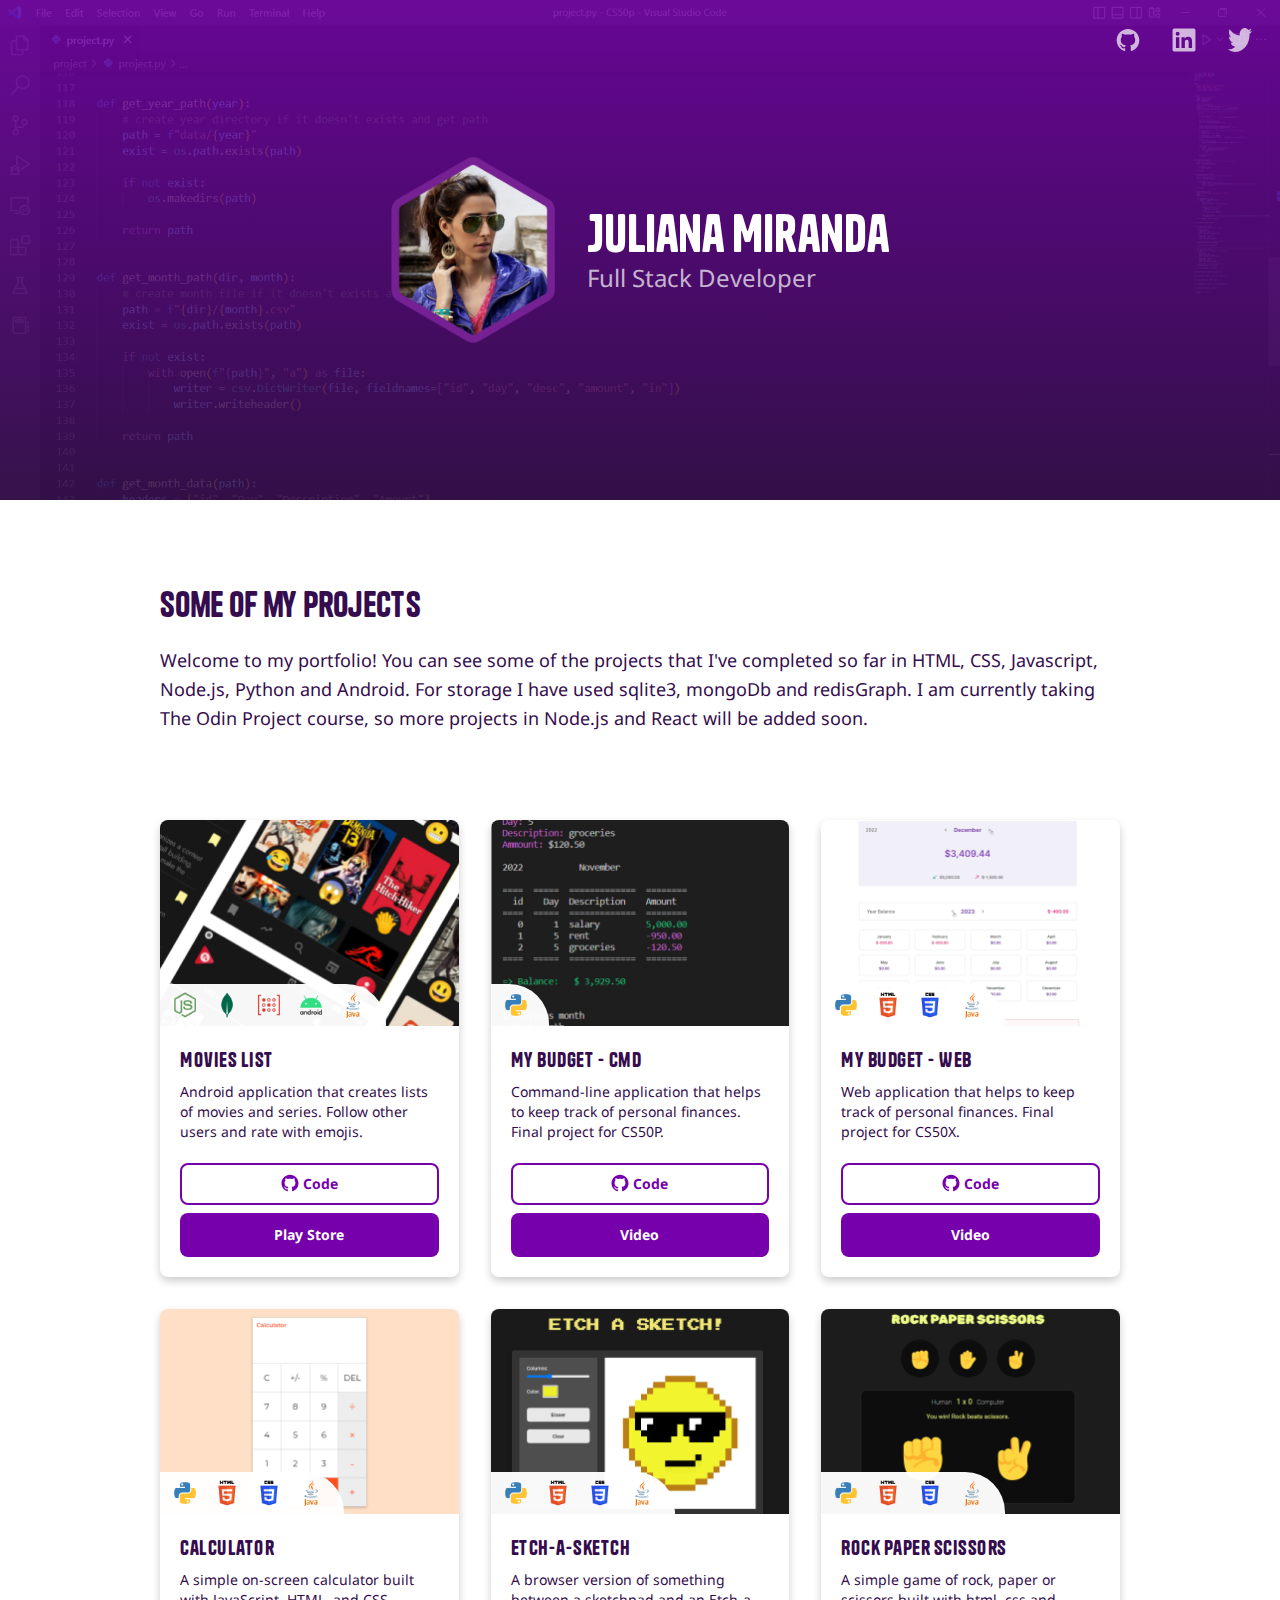
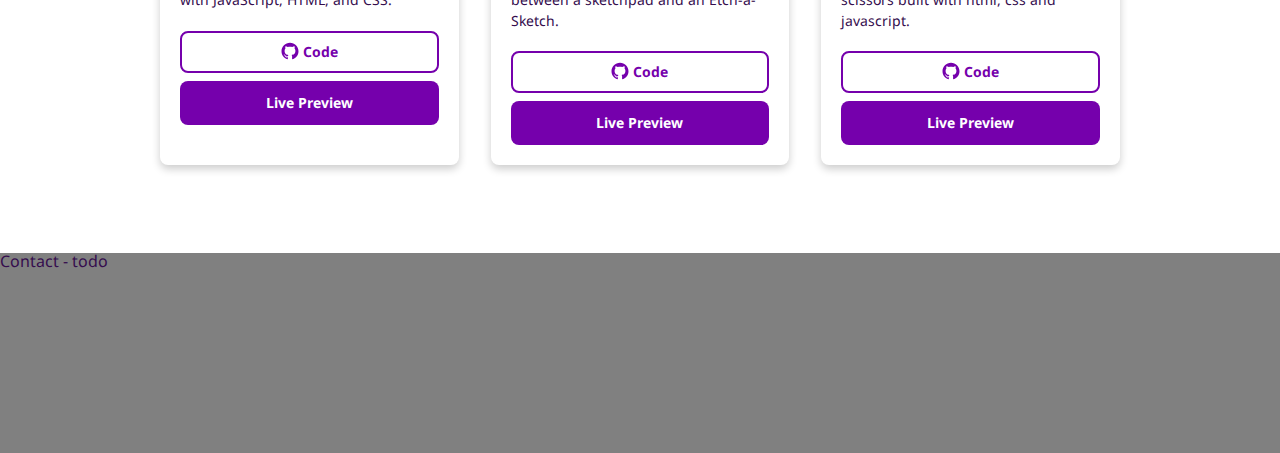
==== index.html @ bc786d74 "Add content" ====
<!DOCTYPE html>
<html lang="en">
<head>
    <meta charset="UTF-8">
    <meta http-equiv="X-UA-Compatible" content="IE=edge">
    <meta name="viewport" content="width=device-width, initial-scale=1.0">
    <link rel="stylesheet" href="./css/reset.css">
    <link rel="stylesheet" href="./css/style.css">
    <title>Juliana Miranda</title>
</head>
<body class="flex-column-center">

    <header class="header flex-center">
        <div class="header-container flex-center">
            <img src="./img/avatar.png" alt="A photo of me" class="header-avatar">
            <div class="header-container-name">
                <h1 class="header-name">Juliana Miranda</h1>
                <p class="header-occupation">Full Stack Developer</p>
            </div>
        </div>
        <ul class="networks flex">
            <li>
                <a href="https://github.com/jumiranda5" class="network-link">
                    <svg viewBox="0 0 128 128">
                        <g><path fill-rule="evenodd" clip-rule="evenodd" d="M64 5.103c-33.347 0-60.388 27.035-60.388 60.388 0 26.682 17.303 49.317 41.297 57.303 3.017.56 4.125-1.31 4.125-2.905 0-1.44-.056-6.197-.082-11.243-16.8 3.653-20.345-7.125-20.345-7.125-2.747-6.98-6.705-8.836-6.705-8.836-5.48-3.748.413-3.67.413-3.67 6.063.425 9.257 6.223 9.257 6.223 5.386 9.23 14.127 6.562 17.573 5.02.542-3.903 2.107-6.568 3.834-8.076-13.413-1.525-27.514-6.704-27.514-29.843 0-6.593 2.36-11.98 6.223-16.21-.628-1.52-2.695-7.662.584-15.98 0 0 5.07-1.623 16.61 6.19C53.7 35 58.867 34.327 64 34.304c5.13.023 10.3.694 15.127 2.033 11.526-7.813 16.59-6.19 16.59-6.19 3.287 8.317 1.22 14.46.593 15.98 3.872 4.23 6.215 9.617 6.215 16.21 0 23.194-14.127 28.3-27.574 29.796 2.167 1.874 4.097 5.55 4.097 11.183 0 8.08-.07 14.583-.07 16.572 0 1.607 1.088 3.49 4.148 2.897 23.98-7.994 41.263-30.622 41.263-57.294C124.388 32.14 97.35 5.104 64 5.104z"></path><path d="M26.484 91.806c-.133.3-.605.39-1.035.185-.44-.196-.685-.605-.543-.906.13-.31.603-.395 1.04-.188.44.197.69.61.537.91zm2.446 2.729c-.287.267-.85.143-1.232-.28-.396-.42-.47-.983-.177-1.254.298-.266.844-.14 1.24.28.394.426.472.984.17 1.255zM31.312 98.012c-.37.258-.976.017-1.35-.52-.37-.538-.37-1.183.01-1.44.373-.258.97-.025 1.35.507.368.545.368 1.19-.01 1.452zm3.261 3.361c-.33.365-1.036.267-1.552-.23-.527-.487-.674-1.18-.343-1.544.336-.366 1.045-.264 1.564.23.527.486.686 1.18.333 1.543zm4.5 1.951c-.147.473-.825.688-1.51.486-.683-.207-1.13-.76-.99-1.238.14-.477.823-.7 1.512-.485.683.206 1.13.756.988 1.237zm4.943.361c.017.498-.563.91-1.28.92-.723.017-1.308-.387-1.315-.877 0-.503.568-.91 1.29-.924.717-.013 1.306.387 1.306.88zm4.598-.782c.086.485-.413.984-1.126 1.117-.7.13-1.35-.172-1.44-.653-.086-.498.422-.997 1.122-1.126.714-.123 1.354.17 1.444.663zm0 0"></path></g>
                    </svg>
                </a>
            </li>
            <li>
                <a href="https://www.linkedin.com/in/juliana-miranda-5a1365218/" class="network-link">
                    <svg viewBox="0 0 128 128">
                        <path d="M116 3H12a8.91 8.91 0 00-9 8.8v104.42a8.91 8.91 0 009 8.78h104a8.93 8.93 0 009-8.81V11.77A8.93 8.93 0 00116 3zM39.17 107H21.06V48.73h18.11zm-9-66.21a10.5 10.5 0 1110.49-10.5 10.5 10.5 0 01-10.54 10.48zM107 107H88.89V78.65c0-6.75-.12-15.44-9.41-15.44s-10.87 7.36-10.87 15V107H50.53V48.73h17.36v8h.24c2.42-4.58 8.32-9.41 17.13-9.41C103.6 47.28 107 59.35 107 75z"></path>
                    </svg>
                </a>
            </li>
            <li>
                <a href="https://twitter.com/Jumiranda85" class="network-link">
                    <svg viewBox="0 0 128 128">
                        <path d="M40.254 127.637c48.305 0 74.719-48.957 74.719-91.403 0-1.39 0-2.777-.075-4.156 5.141-4.547 9.579-10.18 13.102-16.633-4.79 2.602-9.871 4.305-15.078 5.063 5.48-4.02 9.582-10.336 11.539-17.774-5.156 3.743-10.797 6.38-16.68 7.801-8.136-10.586-21.07-13.18-31.547-6.32-10.472 6.86-15.882 21.46-13.199 35.617C41.922 38.539 22.246 26.336 8.915 6.27 1.933 20.94 5.487 39.723 17.022 49.16c-4.148-.172-8.207-1.555-11.832-4.031v.41c0 15.273 8.786 28.438 21.02 31.492a21.596 21.596 0 01-11.863.543c3.437 13.094 13.297 22.07 24.535 22.328-9.305 8.918-20.793 13.75-32.617 13.72-2.094 0-4.188-.15-6.266-.446 12.008 9.433 25.98 14.441 40.254 14.422"></path>
                    </svg>
                </a>
            </li>
        </ul>
    </header>

    <div class="projects">
        <h1 class="projects-title">Some of my projects</h1>
        <p class="projects-description">
            Welcome to my portfolio! You can see some of the projects that I've completed so far in HTML, CSS, 
            Javascript, Node.js, Python and Android.  For storage I have used sqlite3, mongoDb and redisGraph. 
            I am currently taking The Odin Project course, so more projects in Node.js and React will be added soon.
        </p>

        <ul class="projects-list">
            <li class="card">
                <div class="card-image-container">
                    <img class="card-image" src="./img/movies.png" alt="">
                    <ul class="project-icons flex">
                        <li><img src="./img/logo-node.png" alt="Node.js"></li>
                        <li><img src="./img/logo-mongo.png" alt="Mongo Db"></li>
                        <li><img src="./img/logo-redis.png" alt="Redis Graph"></li>
                        <li><img src="./img/logo-android.png" alt="Android"></li>
                        <li><img src="./img/logo-java.png" alt="Java"></li>
                    </ul>
                </div>
                <h1 class="card-title">Movies List</h1>
                <p class="card-about">Android application that creates lists of movies and series. Follow other users and rate with emojis.</p>
                <div class="card-buttons">
                    <a href="#" class="button-code flex-center">
                        <span class="button-icon">
                            <svg viewBox="0 0 128 128">
                                <g><path fill-rule="evenodd" clip-rule="evenodd" d="M64 5.103c-33.347 0-60.388 27.035-60.388 60.388 0 26.682 17.303 49.317 41.297 57.303 3.017.56 4.125-1.31 4.125-2.905 0-1.44-.056-6.197-.082-11.243-16.8 3.653-20.345-7.125-20.345-7.125-2.747-6.98-6.705-8.836-6.705-8.836-5.48-3.748.413-3.67.413-3.67 6.063.425 9.257 6.223 9.257 6.223 5.386 9.23 14.127 6.562 17.573 5.02.542-3.903 2.107-6.568 3.834-8.076-13.413-1.525-27.514-6.704-27.514-29.843 0-6.593 2.36-11.98 6.223-16.21-.628-1.52-2.695-7.662.584-15.98 0 0 5.07-1.623 16.61 6.19C53.7 35 58.867 34.327 64 34.304c5.13.023 10.3.694 15.127 2.033 11.526-7.813 16.59-6.19 16.59-6.19 3.287 8.317 1.22 14.46.593 15.98 3.872 4.23 6.215 9.617 6.215 16.21 0 23.194-14.127 28.3-27.574 29.796 2.167 1.874 4.097 5.55 4.097 11.183 0 8.08-.07 14.583-.07 16.572 0 1.607 1.088 3.49 4.148 2.897 23.98-7.994 41.263-30.622 41.263-57.294C124.388 32.14 97.35 5.104 64 5.104z"></path><path d="M26.484 91.806c-.133.3-.605.39-1.035.185-.44-.196-.685-.605-.543-.906.13-.31.603-.395 1.04-.188.44.197.69.61.537.91zm2.446 2.729c-.287.267-.85.143-1.232-.28-.396-.42-.47-.983-.177-1.254.298-.266.844-.14 1.24.28.394.426.472.984.17 1.255zM31.312 98.012c-.37.258-.976.017-1.35-.52-.37-.538-.37-1.183.01-1.44.373-.258.97-.025 1.35.507.368.545.368 1.19-.01 1.452zm3.261 3.361c-.33.365-1.036.267-1.552-.23-.527-.487-.674-1.18-.343-1.544.336-.366 1.045-.264 1.564.23.527.486.686 1.18.333 1.543zm4.5 1.951c-.147.473-.825.688-1.51.486-.683-.207-1.13-.76-.99-1.238.14-.477.823-.7 1.512-.485.683.206 1.13.756.988 1.237zm4.943.361c.017.498-.563.91-1.28.92-.723.017-1.308-.387-1.315-.877 0-.503.568-.91 1.29-.924.717-.013 1.306.387 1.306.88zm4.598-.782c.086.485-.413.984-1.126 1.117-.7.13-1.35-.172-1.44-.653-.086-.498.422-.997 1.122-1.126.714-.123 1.354.17 1.444.663zm0 0"></path></g>
                            </svg>
                        </span>
                        Code
                    </a>
                    <a href="https://play.google.com/store/apps/details?id=com.jgm.euvi&pli=1" 
                        class="button-page flex-center"
                        target="_blank" rel="noopener noreferrer">Play Store</a>
                </div>
            </li>
            <li class="card">
                <div class="card-image-container">
                    <img class="card-image" src="./img/budget-cmd.png" alt="">
                    <ul class="project-icons flex">
                        <li><img src="./img/logo-python.png" alt="Python"></li>
                    </ul>
                </div>
                <h1 class="card-title">My Budget - Cmd</h1>
                <p class="card-about">Command-line application that helps to keep track of personal finances. Final project for CS50P.</p>
                <div class="card-buttons">
                    <a href="https://github.com/jumiranda5/my-budget" 
                        class="button-code flex-center" 
                        target="_blank" rel="noopener noreferrer">
                        <span class="button-icon">
                            <svg viewBox="0 0 128 128">
                                <g><path fill-rule="evenodd" clip-rule="evenodd" d="M64 5.103c-33.347 0-60.388 27.035-60.388 60.388 0 26.682 17.303 49.317 41.297 57.303 3.017.56 4.125-1.31 4.125-2.905 0-1.44-.056-6.197-.082-11.243-16.8 3.653-20.345-7.125-20.345-7.125-2.747-6.98-6.705-8.836-6.705-8.836-5.48-3.748.413-3.67.413-3.67 6.063.425 9.257 6.223 9.257 6.223 5.386 9.23 14.127 6.562 17.573 5.02.542-3.903 2.107-6.568 3.834-8.076-13.413-1.525-27.514-6.704-27.514-29.843 0-6.593 2.36-11.98 6.223-16.21-.628-1.52-2.695-7.662.584-15.98 0 0 5.07-1.623 16.61 6.19C53.7 35 58.867 34.327 64 34.304c5.13.023 10.3.694 15.127 2.033 11.526-7.813 16.59-6.19 16.59-6.19 3.287 8.317 1.22 14.46.593 15.98 3.872 4.23 6.215 9.617 6.215 16.21 0 23.194-14.127 28.3-27.574 29.796 2.167 1.874 4.097 5.55 4.097 11.183 0 8.08-.07 14.583-.07 16.572 0 1.607 1.088 3.49 4.148 2.897 23.98-7.994 41.263-30.622 41.263-57.294C124.388 32.14 97.35 5.104 64 5.104z"></path><path d="M26.484 91.806c-.133.3-.605.39-1.035.185-.44-.196-.685-.605-.543-.906.13-.31.603-.395 1.04-.188.44.197.69.61.537.91zm2.446 2.729c-.287.267-.85.143-1.232-.28-.396-.42-.47-.983-.177-1.254.298-.266.844-.14 1.24.28.394.426.472.984.17 1.255zM31.312 98.012c-.37.258-.976.017-1.35-.52-.37-.538-.37-1.183.01-1.44.373-.258.97-.025 1.35.507.368.545.368 1.19-.01 1.452zm3.261 3.361c-.33.365-1.036.267-1.552-.23-.527-.487-.674-1.18-.343-1.544.336-.366 1.045-.264 1.564.23.527.486.686 1.18.333 1.543zm4.5 1.951c-.147.473-.825.688-1.51.486-.683-.207-1.13-.76-.99-1.238.14-.477.823-.7 1.512-.485.683.206 1.13.756.988 1.237zm4.943.361c.017.498-.563.91-1.28.92-.723.017-1.308-.387-1.315-.877 0-.503.568-.91 1.29-.924.717-.013 1.306.387 1.306.88zm4.598-.782c.086.485-.413.984-1.126 1.117-.7.13-1.35-.172-1.44-.653-.086-.498.422-.997 1.122-1.126.714-.123 1.354.17 1.444.663zm0 0"></path></g>
                            </svg>
                        </span>
                        Code
                    </a>
                    <a href="https://youtu.be/fsLyq4j0Xgc" 
                        class="button-page flex-center"
                        target="_blank" rel="noopener noreferrer">Video</a>
                </div>
            </li>
            <li class="card">
                <div class="card-image-container">
                    <img class="card-image" src="./img/budget-web.png" alt="">
                    <ul class="project-icons flex">
                        <li><img src="./img/logo-python.png" alt="Python"></li>
                        <li><img src="./img/logo-html.png" alt="HTML"></li>
                        <li><img src="./img/logo-css.png" alt="CSS"></li>
                        <li><img src="./img/logo-java.png" alt="Android"></li>
                    </ul>
                </div>
                <h1 class="card-title">My Budget - Web</h1>
                <p class="card-about">Web application that helps to keep track of personal finances. Final project for CS50X.</p>
                <div class="card-buttons">
                    <a href="https://github.com/jumiranda5/my-budget-flask" 
                        class="button-code flex-center"
                        target="_blank" rel="noopener noreferrer">
                        <span class="button-icon">
                            <svg viewBox="0 0 128 128">
                                <g><path fill-rule="evenodd" clip-rule="evenodd" d="M64 5.103c-33.347 0-60.388 27.035-60.388 60.388 0 26.682 17.303 49.317 41.297 57.303 3.017.56 4.125-1.31 4.125-2.905 0-1.44-.056-6.197-.082-11.243-16.8 3.653-20.345-7.125-20.345-7.125-2.747-6.98-6.705-8.836-6.705-8.836-5.48-3.748.413-3.67.413-3.67 6.063.425 9.257 6.223 9.257 6.223 5.386 9.23 14.127 6.562 17.573 5.02.542-3.903 2.107-6.568 3.834-8.076-13.413-1.525-27.514-6.704-27.514-29.843 0-6.593 2.36-11.98 6.223-16.21-.628-1.52-2.695-7.662.584-15.98 0 0 5.07-1.623 16.61 6.19C53.7 35 58.867 34.327 64 34.304c5.13.023 10.3.694 15.127 2.033 11.526-7.813 16.59-6.19 16.59-6.19 3.287 8.317 1.22 14.46.593 15.98 3.872 4.23 6.215 9.617 6.215 16.21 0 23.194-14.127 28.3-27.574 29.796 2.167 1.874 4.097 5.55 4.097 11.183 0 8.08-.07 14.583-.07 16.572 0 1.607 1.088 3.49 4.148 2.897 23.98-7.994 41.263-30.622 41.263-57.294C124.388 32.14 97.35 5.104 64 5.104z"></path><path d="M26.484 91.806c-.133.3-.605.39-1.035.185-.44-.196-.685-.605-.543-.906.13-.31.603-.395 1.04-.188.44.197.69.61.537.91zm2.446 2.729c-.287.267-.85.143-1.232-.28-.396-.42-.47-.983-.177-1.254.298-.266.844-.14 1.24.28.394.426.472.984.17 1.255zM31.312 98.012c-.37.258-.976.017-1.35-.52-.37-.538-.37-1.183.01-1.44.373-.258.97-.025 1.35.507.368.545.368 1.19-.01 1.452zm3.261 3.361c-.33.365-1.036.267-1.552-.23-.527-.487-.674-1.18-.343-1.544.336-.366 1.045-.264 1.564.23.527.486.686 1.18.333 1.543zm4.5 1.951c-.147.473-.825.688-1.51.486-.683-.207-1.13-.76-.99-1.238.14-.477.823-.7 1.512-.485.683.206 1.13.756.988 1.237zm4.943.361c.017.498-.563.91-1.28.92-.723.017-1.308-.387-1.315-.877 0-.503.568-.91 1.29-.924.717-.013 1.306.387 1.306.88zm4.598-.782c.086.485-.413.984-1.126 1.117-.7.13-1.35-.172-1.44-.653-.086-.498.422-.997 1.122-1.126.714-.123 1.354.17 1.444.663zm0 0"></path></g>
                            </svg>
                        </span>
                        Code
                    </a>
                    <a href="https://youtu.be/9aJmXcONmFA" 
                        class="button-page flex-center"
                        target="_blank" rel="noopener noreferrer">Video</a>
                </div>
            </li>
            <li class="card">
                <div class="card-image-container">
                    <img class="card-image" src="./img/calculator.png" alt="">
                    <ul class="project-icons flex">
                        <li><img src="./img/logo-python.png" alt="Python"></li>
                        <li><img src="./img/logo-html.png" alt="HTML"></li>
                        <li><img src="./img/logo-css.png" alt="CSS"></li>
                        <li><img src="./img/logo-java.png" alt="Android"></li>
                    </ul>
                </div>
                <h1 class="card-title">Calculator</h1>
                <p class="card-about">A simple on-screen calculator built with JavaScript, HTML, and CSS.</p>
                <div class="card-buttons">
                    <a href="https://github.com/jumiranda5/calculator" 
                        class="button-code flex-center"
                        target="_blank" rel="noopener noreferrer">
                        <span class="button-icon">
                            <svg viewBox="0 0 128 128">
                                <g><path fill-rule="evenodd" clip-rule="evenodd" d="M64 5.103c-33.347 0-60.388 27.035-60.388 60.388 0 26.682 17.303 49.317 41.297 57.303 3.017.56 4.125-1.31 4.125-2.905 0-1.44-.056-6.197-.082-11.243-16.8 3.653-20.345-7.125-20.345-7.125-2.747-6.98-6.705-8.836-6.705-8.836-5.48-3.748.413-3.67.413-3.67 6.063.425 9.257 6.223 9.257 6.223 5.386 9.23 14.127 6.562 17.573 5.02.542-3.903 2.107-6.568 3.834-8.076-13.413-1.525-27.514-6.704-27.514-29.843 0-6.593 2.36-11.98 6.223-16.21-.628-1.52-2.695-7.662.584-15.98 0 0 5.07-1.623 16.61 6.19C53.7 35 58.867 34.327 64 34.304c5.13.023 10.3.694 15.127 2.033 11.526-7.813 16.59-6.19 16.59-6.19 3.287 8.317 1.22 14.46.593 15.98 3.872 4.23 6.215 9.617 6.215 16.21 0 23.194-14.127 28.3-27.574 29.796 2.167 1.874 4.097 5.55 4.097 11.183 0 8.08-.07 14.583-.07 16.572 0 1.607 1.088 3.49 4.148 2.897 23.98-7.994 41.263-30.622 41.263-57.294C124.388 32.14 97.35 5.104 64 5.104z"></path><path d="M26.484 91.806c-.133.3-.605.39-1.035.185-.44-.196-.685-.605-.543-.906.13-.31.603-.395 1.04-.188.44.197.69.61.537.91zm2.446 2.729c-.287.267-.85.143-1.232-.28-.396-.42-.47-.983-.177-1.254.298-.266.844-.14 1.24.28.394.426.472.984.17 1.255zM31.312 98.012c-.37.258-.976.017-1.35-.52-.37-.538-.37-1.183.01-1.44.373-.258.97-.025 1.35.507.368.545.368 1.19-.01 1.452zm3.261 3.361c-.33.365-1.036.267-1.552-.23-.527-.487-.674-1.18-.343-1.544.336-.366 1.045-.264 1.564.23.527.486.686 1.18.333 1.543zm4.5 1.951c-.147.473-.825.688-1.51.486-.683-.207-1.13-.76-.99-1.238.14-.477.823-.7 1.512-.485.683.206 1.13.756.988 1.237zm4.943.361c.017.498-.563.91-1.28.92-.723.017-1.308-.387-1.315-.877 0-.503.568-.91 1.29-.924.717-.013 1.306.387 1.306.88zm4.598-.782c.086.485-.413.984-1.126 1.117-.7.13-1.35-.172-1.44-.653-.086-.498.422-.997 1.122-1.126.714-.123 1.354.17 1.444.663zm0 0"></path></g>
                            </svg>
                        </span>
                        Code
                    </a>
                    <a href="https://jumiranda5.github.io/calculator/" 
                        class="button-page flex-center"
                        target="_blank" rel="noopener noreferrer">Live Preview</a>
                </div>
            </li>
            <li class="card">
                <div class="card-image-container">
                    <img class="card-image" src="./img/sketch.png" alt="">
                    <ul class="project-icons flex">
                        <li><img src="./img/logo-python.png" alt="Python"></li>
                        <li><img src="./img/logo-html.png" alt="HTML"></li>
                        <li><img src="./img/logo-css.png" alt="CSS"></li>
                        <li><img src="./img/logo-java.png" alt="Android"></li>
                    </ul>
                </div>
                <h1 class="card-title">Etch-a-Sketch</h1>
                <p class="card-about">A browser version of something between a sketchpad and an Etch-a-Sketch.</p>
                <div class="card-buttons">
                    <a href="https://github.com/jumiranda5/etch-a-sketch" 
                        class="button-code flex-center"
                        target="_blank" rel="noopener noreferrer">
                        <span class="button-icon">
                            <svg viewBox="0 0 128 128">
                                <g><path fill-rule="evenodd" clip-rule="evenodd" d="M64 5.103c-33.347 0-60.388 27.035-60.388 60.388 0 26.682 17.303 49.317 41.297 57.303 3.017.56 4.125-1.31 4.125-2.905 0-1.44-.056-6.197-.082-11.243-16.8 3.653-20.345-7.125-20.345-7.125-2.747-6.98-6.705-8.836-6.705-8.836-5.48-3.748.413-3.67.413-3.67 6.063.425 9.257 6.223 9.257 6.223 5.386 9.23 14.127 6.562 17.573 5.02.542-3.903 2.107-6.568 3.834-8.076-13.413-1.525-27.514-6.704-27.514-29.843 0-6.593 2.36-11.98 6.223-16.21-.628-1.52-2.695-7.662.584-15.98 0 0 5.07-1.623 16.61 6.19C53.7 35 58.867 34.327 64 34.304c5.13.023 10.3.694 15.127 2.033 11.526-7.813 16.59-6.19 16.59-6.19 3.287 8.317 1.22 14.46.593 15.98 3.872 4.23 6.215 9.617 6.215 16.21 0 23.194-14.127 28.3-27.574 29.796 2.167 1.874 4.097 5.55 4.097 11.183 0 8.08-.07 14.583-.07 16.572 0 1.607 1.088 3.49 4.148 2.897 23.98-7.994 41.263-30.622 41.263-57.294C124.388 32.14 97.35 5.104 64 5.104z"></path><path d="M26.484 91.806c-.133.3-.605.39-1.035.185-.44-.196-.685-.605-.543-.906.13-.31.603-.395 1.04-.188.44.197.69.61.537.91zm2.446 2.729c-.287.267-.85.143-1.232-.28-.396-.42-.47-.983-.177-1.254.298-.266.844-.14 1.24.28.394.426.472.984.17 1.255zM31.312 98.012c-.37.258-.976.017-1.35-.52-.37-.538-.37-1.183.01-1.44.373-.258.97-.025 1.35.507.368.545.368 1.19-.01 1.452zm3.261 3.361c-.33.365-1.036.267-1.552-.23-.527-.487-.674-1.18-.343-1.544.336-.366 1.045-.264 1.564.23.527.486.686 1.18.333 1.543zm4.5 1.951c-.147.473-.825.688-1.51.486-.683-.207-1.13-.76-.99-1.238.14-.477.823-.7 1.512-.485.683.206 1.13.756.988 1.237zm4.943.361c.017.498-.563.91-1.28.92-.723.017-1.308-.387-1.315-.877 0-.503.568-.91 1.29-.924.717-.013 1.306.387 1.306.88zm4.598-.782c.086.485-.413.984-1.126 1.117-.7.13-1.35-.172-1.44-.653-.086-.498.422-.997 1.122-1.126.714-.123 1.354.17 1.444.663zm0 0"></path></g>
                            </svg>
                        </span>
                        Code
                    </a>
                    <a href="https://jumiranda5.github.io/etch-a-sketch/" 
                        class="button-page flex-center"
                        target="_blank" rel="noopener noreferrer">Live Preview</a>
                </div>
            </li>
            <li class="card">
                <div class="card-image-container">
                    <img class="card-image" src="./img/rock-paper-scissors.png" alt="">
                    <ul class="project-icons flex">
                        <li><img src="./img/logo-python.png" alt="Python"></li>
                        <li><img src="./img/logo-html.png" alt="HTML"></li>
                        <li><img src="./img/logo-css.png" alt="CSS"></li>
                        <li><img src="./img/logo-java.png" alt="Android"></li>
                    </ul>
                </div>
                <h1 class="card-title">Rock Paper Scissors</h1>
                <p class="card-about">A simple game of rock, paper or scissors built with html, css and javascript.</p>
                <div class="card-buttons">
                    <a href="https://github.com/jumiranda5/rock-paper-scissors" 
                        class="button-code flex-center"
                        target="_blank" rel="noopener noreferrer">
                        <span class="button-icon">
                            <svg viewBox="0 0 128 128">
                                <g><path fill-rule="evenodd" clip-rule="evenodd" d="M64 5.103c-33.347 0-60.388 27.035-60.388 60.388 0 26.682 17.303 49.317 41.297 57.303 3.017.56 4.125-1.31 4.125-2.905 0-1.44-.056-6.197-.082-11.243-16.8 3.653-20.345-7.125-20.345-7.125-2.747-6.98-6.705-8.836-6.705-8.836-5.48-3.748.413-3.67.413-3.67 6.063.425 9.257 6.223 9.257 6.223 5.386 9.23 14.127 6.562 17.573 5.02.542-3.903 2.107-6.568 3.834-8.076-13.413-1.525-27.514-6.704-27.514-29.843 0-6.593 2.36-11.98 6.223-16.21-.628-1.52-2.695-7.662.584-15.98 0 0 5.07-1.623 16.61 6.19C53.7 35 58.867 34.327 64 34.304c5.13.023 10.3.694 15.127 2.033 11.526-7.813 16.59-6.19 16.59-6.19 3.287 8.317 1.22 14.46.593 15.98 3.872 4.23 6.215 9.617 6.215 16.21 0 23.194-14.127 28.3-27.574 29.796 2.167 1.874 4.097 5.55 4.097 11.183 0 8.08-.07 14.583-.07 16.572 0 1.607 1.088 3.49 4.148 2.897 23.98-7.994 41.263-30.622 41.263-57.294C124.388 32.14 97.35 5.104 64 5.104z"></path><path d="M26.484 91.806c-.133.3-.605.39-1.035.185-.44-.196-.685-.605-.543-.906.13-.31.603-.395 1.04-.188.44.197.69.61.537.91zm2.446 2.729c-.287.267-.85.143-1.232-.28-.396-.42-.47-.983-.177-1.254.298-.266.844-.14 1.24.28.394.426.472.984.17 1.255zM31.312 98.012c-.37.258-.976.017-1.35-.52-.37-.538-.37-1.183.01-1.44.373-.258.97-.025 1.35.507.368.545.368 1.19-.01 1.452zm3.261 3.361c-.33.365-1.036.267-1.552-.23-.527-.487-.674-1.18-.343-1.544.336-.366 1.045-.264 1.564.23.527.486.686 1.18.333 1.543zm4.5 1.951c-.147.473-.825.688-1.51.486-.683-.207-1.13-.76-.99-1.238.14-.477.823-.7 1.512-.485.683.206 1.13.756.988 1.237zm4.943.361c.017.498-.563.91-1.28.92-.723.017-1.308-.387-1.315-.877 0-.503.568-.91 1.29-.924.717-.013 1.306.387 1.306.88zm4.598-.782c.086.485-.413.984-1.126 1.117-.7.13-1.35-.172-1.44-.653-.086-.498.422-.997 1.122-1.126.714-.123 1.354.17 1.444.663zm0 0"></path></g>
                            </svg>
                        </span>
                        Code
                    </a>
                    <a href="https://jumiranda5.github.io/rock-paper-scissors/" 
                        class="button-page flex-center"
                        target="_blank" rel="noopener noreferrer">Live Preview</a>
                </div>
            </li>    
        </ul>
    </div>

    <footer class="footer">
        Contact - todo
    </footer>
    
</body>
</html>
---- css/style.css ----
@font-face {
    font-family: tanker;
    src: url(../fonts/Tanker-Regular.ttf);
}

@font-face {
    font-family: noto;
    src: url(../fonts/NotoSans-Regular.ttf);
}

@font-face {
    font-family: noto;
    src: url(../fonts/NotoSans-SemiBold.ttf);
    font-weight: 600;
}

@font-face {
    font-family: noto;
    src: url(../fonts/NotoSans-Bold.ttf);
    font-weight: bold;
}

:root {
    --container-max-width: 960px;
    --color-main: #7500AC;
    --color-main-dark: #350D4E;
    --color-light: #FFFFFF;
    --color-light-secondary: rgba(255, 255, 255, 0.7);
    --gradient-light: rgba(117, 0, 172, 0.83);
    --gradient-dark: rgba(53, 13, 78, 0.85);
}

* {
    box-sizing: border-box;
}

body {
    font-family: noto;
    color: var(--color-main-dark);
}

img {
    display: block;
    object-fit: cover;
}

a {
    display: inline-block;
    text-decoration: none;
}

span {
    display: inline-block;
}


/* ------------------------------------------
                   FLEX
---------------------------------------------*/

.flex,
.flex-center {
    display: flex;
    flex-flow: row wrap;
}

.flex-center {
    justify-content: center;
    align-items: center;
}

.flex-column-center {
    display: flex;
    flex-flow: column wrap;
    align-items: center;
}

/* ------------------------------------------
                  HEADER
---------------------------------------------*/

.header {
    position: relative;
    width: 100%;
    gap: 24px;
    aspect-ratio: 16 / 10;
    background: linear-gradient(var(--gradient-light), var(--gradient-dark)), url(../img/bg.png);
    background-size: cover;
}

@supports not (aspect-ratio: 16 / 10) {
    .header {
        height: 220px;
    }
}

.header-container { gap: 16px; }

.header-avatar {
    width: 25vw;
    max-width: 100px;
    height: auto;
}

.header-name { margin-top: 2px; }

.networks {
    position: absolute;
    top: 0;
    right: 0;
}

.network-link {
    width: 44px;
    height: 48px;
    padding: 14px;
}

.network-link svg {
    fill: var(--color-light-secondary);
}

.network-link:hover > *,
.network-link:focus > * {
    fill: var(--color-light);
}


/* ------------------------------------------
                  PROJECTS
---------------------------------------------*/

.projects {
    margin: 7vw;
    max-width: var(--container-max-width);
}

.projects-title { margin-top: 8px; }

.projects-description { margin-top: 16px; }

.projects-list {
    display: grid;
    margin-top: 7vw;
    gap: 32px;
    grid-template-columns: repeat(auto-fit, minmax(250px, 1fr));
}


/* ------------------------------------------
                  CARDS
---------------------------------------------*/

.card {
    --card-margin: 20px;
    overflow: hidden;
    box-shadow: 0 4px 8px 0 rgba(0,0,0,0.2);
    border-radius: 8px;
}

.card-image-container {
    position: relative;
    aspect-ratio: 16 / 11;
}

.card-image {
    width: 100%;
    height: 100%;
}

.card-title {
    margin: var(--card-margin) var(--card-margin) 0;
    padding: 4px 0;
}

.card-about {
    margin: 8px var(--card-margin) var(--card-margin);
}

.project-icons {
    position: absolute;
    bottom: 0;
    left: 0;
    gap: 8px;
    background: rgba(255, 255, 255, 0.97);
    border-radius: 0 40px 0 0;
    padding: 4px 16px 4px 8px;
}

.project-icons > li {
    width: 34px;
}

.project-icons img {
    width: 100%;
    height: auto;
}

.card-buttons {
    display: grid;
    gap: 8px;
    grid-template-columns: 1fr;
    margin: var(--card-margin);
}

.button-code,
.button-page {
    text-align: center;
    border-radius: 8px;
    gap: 4px;
}

.button-code {
    color: var(--color-main);
    border: 2px solid var(--color-main);
    height: 42px;
}

.button-page {
    background-color: var(--color-main);
    color: var(--color-light);
    height: 44px;
}

.button-icon {
    width: 18px;
    height: auto;
    fill: var(--color-main);
}


/* ------------------------------------------
                  FOOTER
---------------------------------------------*/

.footer {
    background-color: grey;
    width: 100%;
    height: 200px;
}


/* ------------------------------------------
                  TYPOGRAPHY
---------------------------------------------*/

p {
    line-height: 1.45;
}

.header-name,
.projects-title,
.card-title {
    font-family: tanker;
    font-weight: 400;
}

.header-name {
    color: var(--color-light);
    font-size: 7vw;
}

.header-occupation {
    color: var(--color-light-secondary);
    font-size: 4vw;
}

.projects-title { font-size: 24px; }

.projects-description { font-size: 16px; }

.card-title {
    font-size: 20px;
    letter-spacing: 0.5px;
}

.button-code,
.button-page,
.card-about { font-size: 14px; }

.button-code,
.button-page { font-weight: 700; }


/*========================================================
                      MEDIA QUERIES
=========================================================*/

@media (min-width: 460px) {

    .header-container { gap: 24px; }

    /* Typography */

    .header-name { font-size: 32px; }
    
    .header-occupation { font-size: 18px; }

}

@media (min-width: 768px) {

    .header { height: 500px; }

    .header-container { gap: 28px; }

    .header-avatar { max-width: 140px; }

    .header-occupation { margin-top: 2px; }

    .networks {
        top: 16px;
        right: 16px;
        gap: 8px;
    }

    .network-link {
        width: 48px;
        height: 48px;
        padding: 12px;
    }

    .projects { margin: 64px; }

    .projects-list { margin-top: 64px; }

    .projects-title { margin-top: 0; }
    
    .projects-description { margin-top: 24px; }

    /* Typography */

    .header-name { font-size: 42px; }
    
    .header-occupation { font-size: 20px; }

    .projects-title { font-size: 28px; }

}

@media (min-width: 1024px) {

    .header-container { gap: 32px; }

    .header-avatar { max-width: 164px; }

    .header-name { margin-top: 4px; }

    .projects { margin: 88px; }

    .projects-list { margin-top: 88px; }

    .projects-description { margin-top: 24px; }

    /* Typography */

    .header-name { font-size: 50px; }
    
    .header-occupation { font-size: 24px; }

    .projects-title { font-size: 34px; }
    
    .projects-description {
        font-size: 18px;
        line-height: 1.6;
    }

}

@media (min-width: 2500px) {
    .header {
        width: var(--container-max-width);
        margin: 40px auto 0;
    }
}
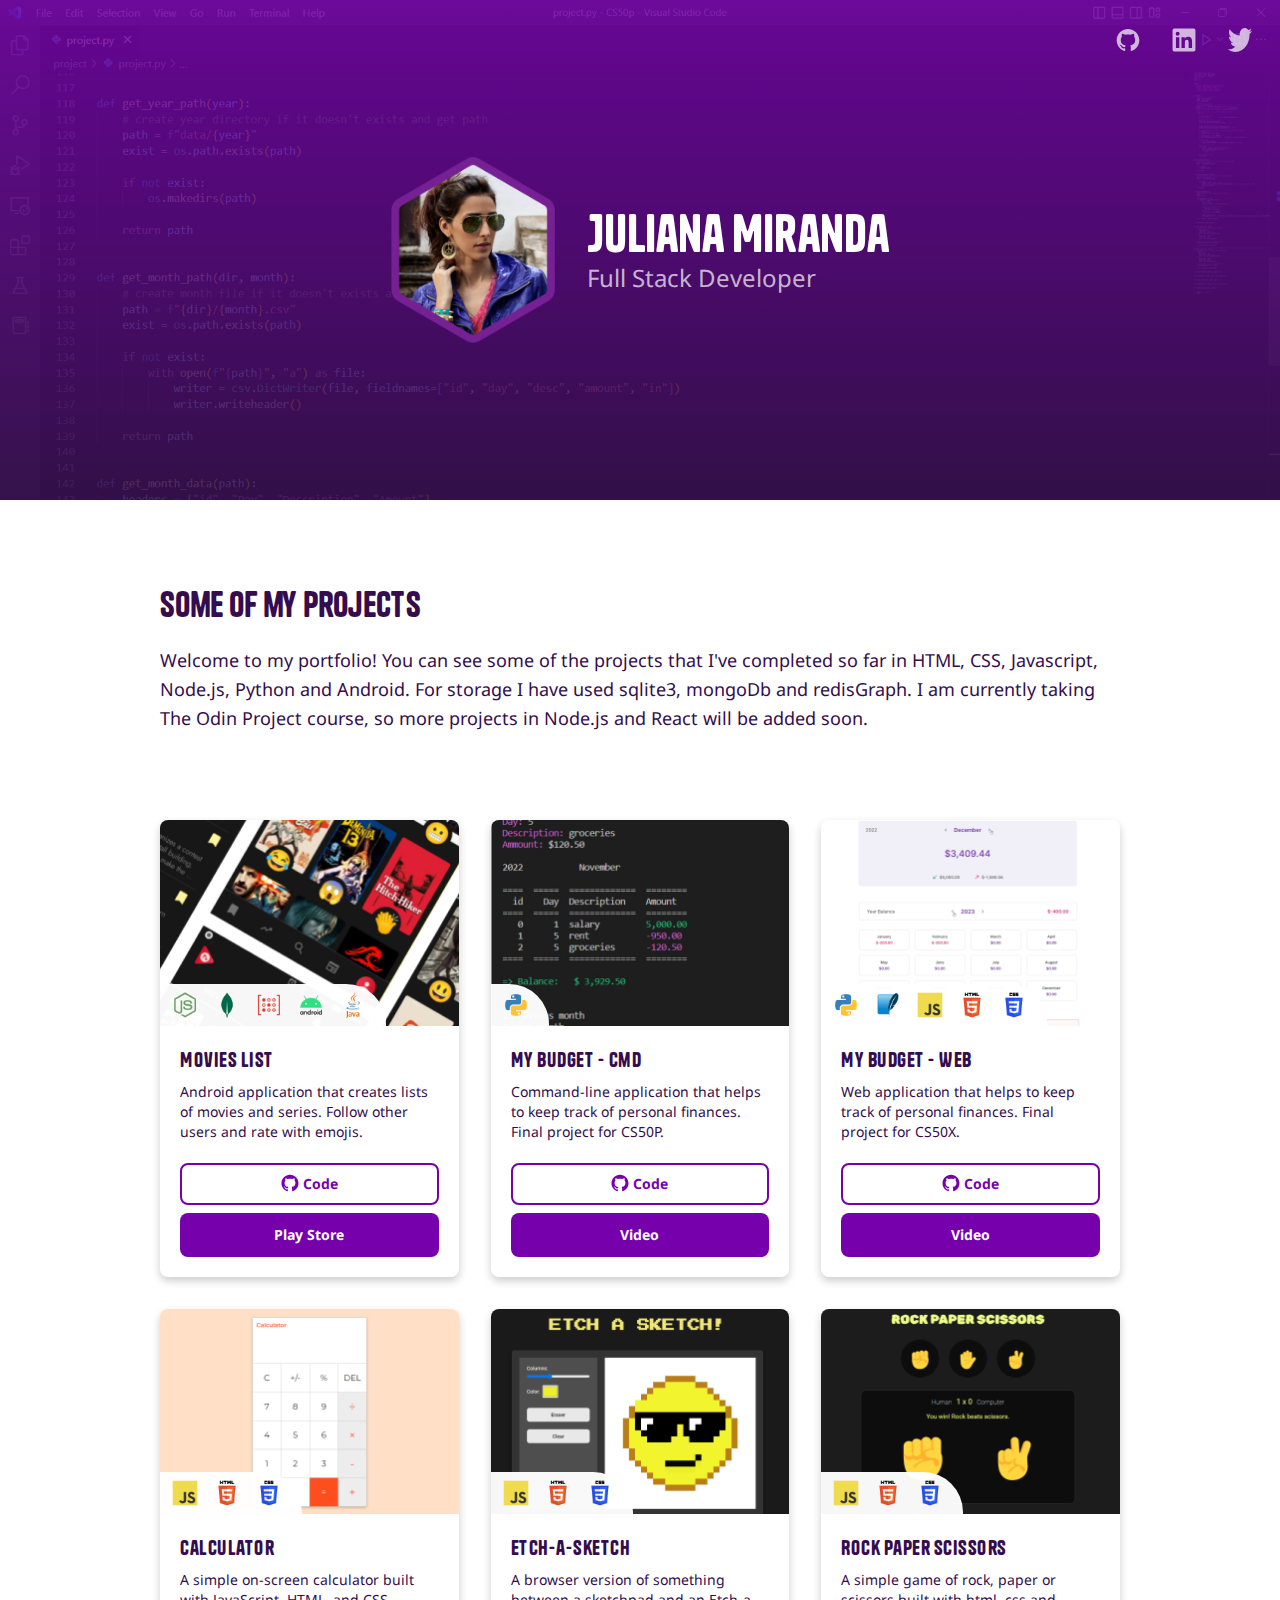
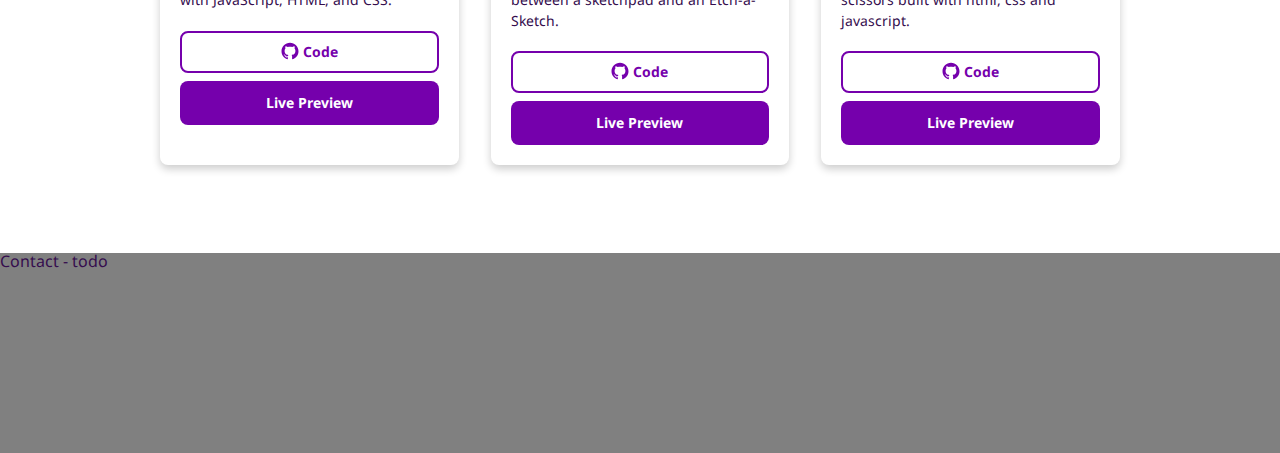
==== commit 706936da: "Add projects icons" ====
--- a/index.html
+++ b/index.html
@@ -52,6 +52,8 @@
         </p>
 
         <ul class="projects-list">
+            
+            <!-- Movies and Series app -->
             <li class="card">
                 <div class="card-image-container">
                     <img class="card-image" src="./img/movies.png" alt="">
@@ -66,7 +68,9 @@
                 <h1 class="card-title">Movies List</h1>
                 <p class="card-about">Android application that creates lists of movies and series. Follow other users and rate with emojis.</p>
                 <div class="card-buttons">
-                    <a href="#" class="button-code flex-center">
+                    <a href="https://github.com/jumiranda5/movies-list-api" 
+                        class="button-code flex-center"
+                        target="_blank" rel="noopener noreferrer">
                         <span class="button-icon">
                             <svg viewBox="0 0 128 128">
                                 <g><path fill-rule="evenodd" clip-rule="evenodd" d="M64 5.103c-33.347 0-60.388 27.035-60.388 60.388 0 26.682 17.303 49.317 41.297 57.303 3.017.56 4.125-1.31 4.125-2.905 0-1.44-.056-6.197-.082-11.243-16.8 3.653-20.345-7.125-20.345-7.125-2.747-6.98-6.705-8.836-6.705-8.836-5.48-3.748.413-3.67.413-3.67 6.063.425 9.257 6.223 9.257 6.223 5.386 9.23 14.127 6.562 17.573 5.02.542-3.903 2.107-6.568 3.834-8.076-13.413-1.525-27.514-6.704-27.514-29.843 0-6.593 2.36-11.98 6.223-16.21-.628-1.52-2.695-7.662.584-15.98 0 0 5.07-1.623 16.61 6.19C53.7 35 58.867 34.327 64 34.304c5.13.023 10.3.694 15.127 2.033 11.526-7.813 16.59-6.19 16.59-6.19 3.287 8.317 1.22 14.46.593 15.98 3.872 4.23 6.215 9.617 6.215 16.21 0 23.194-14.127 28.3-27.574 29.796 2.167 1.874 4.097 5.55 4.097 11.183 0 8.08-.07 14.583-.07 16.572 0 1.607 1.088 3.49 4.148 2.897 23.98-7.994 41.263-30.622 41.263-57.294C124.388 32.14 97.35 5.104 64 5.104z"></path><path d="M26.484 91.806c-.133.3-.605.39-1.035.185-.44-.196-.685-.605-.543-.906.13-.31.603-.395 1.04-.188.44.197.69.61.537.91zm2.446 2.729c-.287.267-.85.143-1.232-.28-.396-.42-.47-.983-.177-1.254.298-.266.844-.14 1.24.28.394.426.472.984.17 1.255zM31.312 98.012c-.37.258-.976.017-1.35-.52-.37-.538-.37-1.183.01-1.44.373-.258.97-.025 1.35.507.368.545.368 1.19-.01 1.452zm3.261 3.361c-.33.365-1.036.267-1.552-.23-.527-.487-.674-1.18-.343-1.544.336-.366 1.045-.264 1.564.23.527.486.686 1.18.333 1.543zm4.5 1.951c-.147.473-.825.688-1.51.486-.683-.207-1.13-.76-.99-1.238.14-.477.823-.7 1.512-.485.683.206 1.13.756.988 1.237zm4.943.361c.017.498-.563.91-1.28.92-.723.017-1.308-.387-1.315-.877 0-.503.568-.91 1.29-.924.717-.013 1.306.387 1.306.88zm4.598-.782c.086.485-.413.984-1.126 1.117-.7.13-1.35-.172-1.44-.653-.086-.498.422-.997 1.122-1.126.714-.123 1.354.17 1.444.663zm0 0"></path></g>
@@ -79,6 +83,8 @@
                         target="_blank" rel="noopener noreferrer">Play Store</a>
                 </div>
             </li>
+            
+            <!-- My Budget - cmd -->
             <li class="card">
                 <div class="card-image-container">
                     <img class="card-image" src="./img/budget-cmd.png" alt="">
@@ -104,14 +110,17 @@
                         target="_blank" rel="noopener noreferrer">Video</a>
                 </div>
             </li>
+
+            <!-- My Budget - web -->
             <li class="card">
                 <div class="card-image-container">
                     <img class="card-image" src="./img/budget-web.png" alt="">
                     <ul class="project-icons flex">
                         <li><img src="./img/logo-python.png" alt="Python"></li>
-                        <li><img src="./img/logo-html.png" alt="HTML"></li>
-                        <li><img src="./img/logo-css.png" alt="CSS"></li>
-                        <li><img src="./img/logo-java.png" alt="Android"></li>
+                        <li><img src="./img/logo-sqlite.png" alt="Sqlite3"></li>
+                        <li><img src="./img/logo-js.png" alt="Python"></li>
+                        <li><img src="./img/logo-html.png" alt="HTML"></li>
+                        <li><img src="./img/logo-css.png" alt="CSS"></li>
                     </ul>
                 </div>
                 <h1 class="card-title">My Budget - Web</h1>
@@ -132,14 +141,15 @@
                         target="_blank" rel="noopener noreferrer">Video</a>
                 </div>
             </li>
+
+            <!-- Calculator -->
             <li class="card">
                 <div class="card-image-container">
                     <img class="card-image" src="./img/calculator.png" alt="">
                     <ul class="project-icons flex">
-                        <li><img src="./img/logo-python.png" alt="Python"></li>
-                        <li><img src="./img/logo-html.png" alt="HTML"></li>
-                        <li><img src="./img/logo-css.png" alt="CSS"></li>
-                        <li><img src="./img/logo-java.png" alt="Android"></li>
+                        <li><img src="./img/logo-js.png" alt="Javascript"></li>
+                        <li><img src="./img/logo-html.png" alt="HTML"></li>
+                        <li><img src="./img/logo-css.png" alt="CSS"></li>
                     </ul>
                 </div>
                 <h1 class="card-title">Calculator</h1>
@@ -160,14 +170,15 @@
                         target="_blank" rel="noopener noreferrer">Live Preview</a>
                 </div>
             </li>
+
+            <!-- Etch a Sketch -->
             <li class="card">
                 <div class="card-image-container">
                     <img class="card-image" src="./img/sketch.png" alt="">
                     <ul class="project-icons flex">
-                        <li><img src="./img/logo-python.png" alt="Python"></li>
-                        <li><img src="./img/logo-html.png" alt="HTML"></li>
-                        <li><img src="./img/logo-css.png" alt="CSS"></li>
-                        <li><img src="./img/logo-java.png" alt="Android"></li>
+                        <li><img src="./img/logo-js.png" alt="Javascript"></li>
+                        <li><img src="./img/logo-html.png" alt="HTML"></li>
+                        <li><img src="./img/logo-css.png" alt="CSS"></li>
                     </ul>
                 </div>
                 <h1 class="card-title">Etch-a-Sketch</h1>
@@ -188,14 +199,15 @@
                         target="_blank" rel="noopener noreferrer">Live Preview</a>
                 </div>
             </li>
+
+            <!-- Rock Paper Scissor -->
             <li class="card">
                 <div class="card-image-container">
                     <img class="card-image" src="./img/rock-paper-scissors.png" alt="">
                     <ul class="project-icons flex">
-                        <li><img src="./img/logo-python.png" alt="Python"></li>
-                        <li><img src="./img/logo-html.png" alt="HTML"></li>
-                        <li><img src="./img/logo-css.png" alt="CSS"></li>
-                        <li><img src="./img/logo-java.png" alt="Android"></li>
+                        <li><img src="./img/logo-js.png" alt="Javascript"></li>
+                        <li><img src="./img/logo-html.png" alt="HTML"></li>
+                        <li><img src="./img/logo-css.png" alt="CSS"></li>
                     </ul>
                 </div>
                 <h1 class="card-title">Rock Paper Scissors</h1>
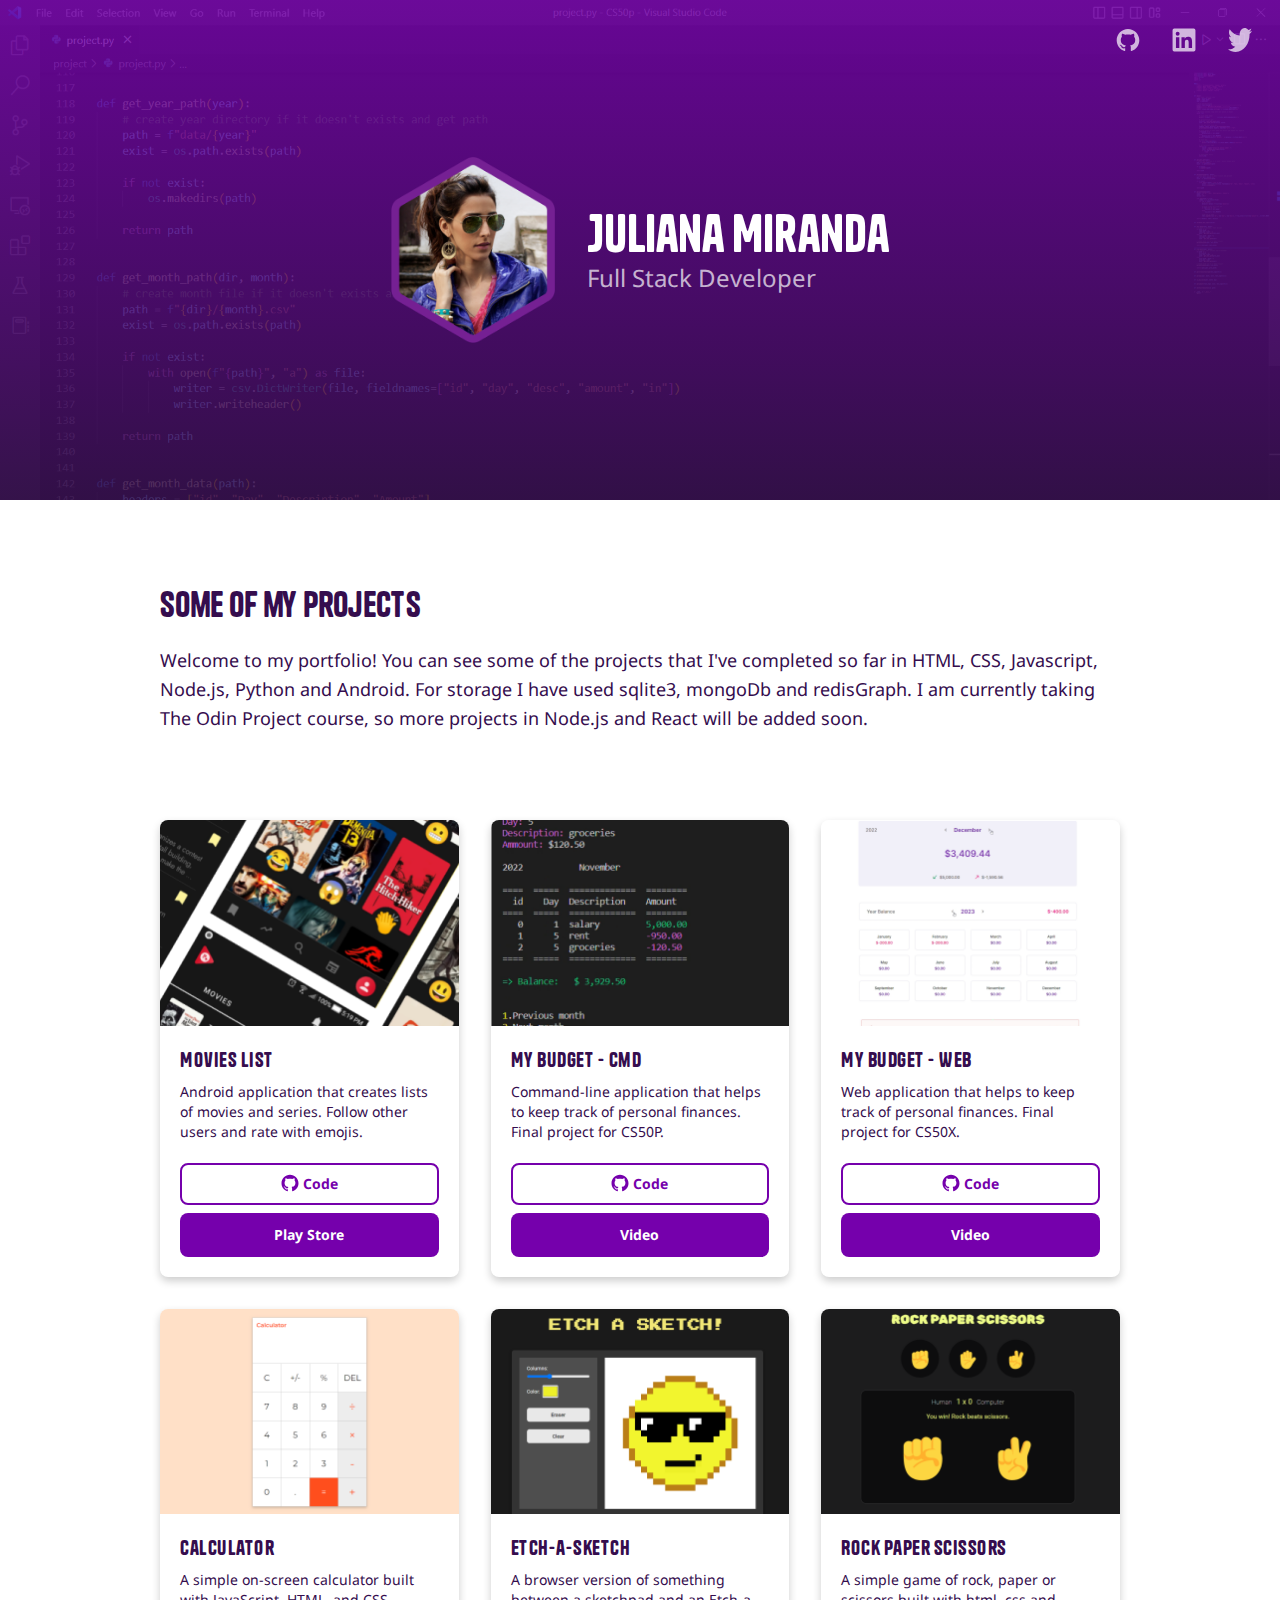
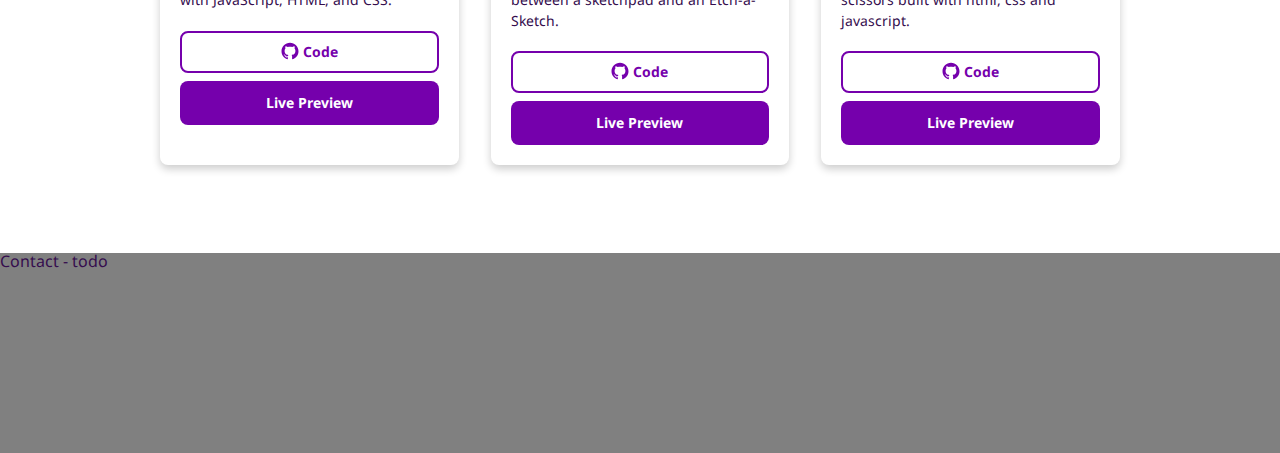
==== commit 02ffcbc2: "Add card overlay animation" ====
--- a/index.html
+++ b/index.html
@@ -57,6 +57,7 @@
             <li class="card">
                 <div class="card-image-container">
                     <img class="card-image" src="./img/movies.png" alt="">
+                    <div class="card-dark-div"></div>
                     <ul class="project-icons flex">
                         <li><img src="./img/logo-node.png" alt="Node.js"></li>
                         <li><img src="./img/logo-mongo.png" alt="Mongo Db"></li>
@@ -88,6 +89,7 @@
             <li class="card">
                 <div class="card-image-container">
                     <img class="card-image" src="./img/budget-cmd.png" alt="">
+                    <div class="card-dark-div"></div>
                     <ul class="project-icons flex">
                         <li><img src="./img/logo-python.png" alt="Python"></li>
                     </ul>
@@ -115,6 +117,7 @@
             <li class="card">
                 <div class="card-image-container">
                     <img class="card-image" src="./img/budget-web.png" alt="">
+                    <div class="card-dark-div"></div>
                     <ul class="project-icons flex">
                         <li><img src="./img/logo-python.png" alt="Python"></li>
                         <li><img src="./img/logo-sqlite.png" alt="Sqlite3"></li>
@@ -146,6 +149,7 @@
             <li class="card">
                 <div class="card-image-container">
                     <img class="card-image" src="./img/calculator.png" alt="">
+                    <div class="card-dark-div"></div>
                     <ul class="project-icons flex">
                         <li><img src="./img/logo-js.png" alt="Javascript"></li>
                         <li><img src="./img/logo-html.png" alt="HTML"></li>
@@ -175,6 +179,7 @@
             <li class="card">
                 <div class="card-image-container">
                     <img class="card-image" src="./img/sketch.png" alt="">
+                    <div class="card-dark-div"></div>
                     <ul class="project-icons flex">
                         <li><img src="./img/logo-js.png" alt="Javascript"></li>
                         <li><img src="./img/logo-html.png" alt="HTML"></li>
@@ -204,6 +209,7 @@
             <li class="card">
                 <div class="card-image-container">
                     <img class="card-image" src="./img/rock-paper-scissors.png" alt="">
+                    <div class="card-dark-div"></div>
                     <ul class="project-icons flex">
                         <li><img src="./img/logo-js.png" alt="Javascript"></li>
                         <li><img src="./img/logo-html.png" alt="HTML"></li>
--- a/css/style.css
+++ b/css/style.css
@@ -161,6 +161,7 @@
 .card-image-container {
     position: relative;
     aspect-ratio: 16 / 11;
+    overflow: hidden;
 }
 
 .card-image {
@@ -168,13 +169,14 @@
     height: 100%;
 }
 
-.card-title {
-    margin: var(--card-margin) var(--card-margin) 0;
-    padding: 4px 0;
-}
-
-.card-about {
-    margin: 8px var(--card-margin) var(--card-margin);
+.card-dark-div {
+    position: absolute;
+    top: 0;
+    right: 0;
+    bottom: 0;
+    left: 0;
+    background: rgba(0, 0, 0, 0.4);
+    opacity: 1;
 }
 
 .project-icons {
@@ -182,7 +184,7 @@
     bottom: 0;
     left: 0;
     gap: 8px;
-    background: rgba(255, 255, 255, 0.97);
+    background: rgba(255, 255, 255, 0.9);
     border-radius: 0 40px 0 0;
     padding: 4px 16px 4px 8px;
 }
@@ -194,6 +196,15 @@
 .project-icons img {
     width: 100%;
     height: auto;
+}
+
+.card-title {
+    margin: var(--card-margin) var(--card-margin) 0;
+    padding: 4px 0;
+}
+
+.card-about {
+    margin: 8px var(--card-margin) var(--card-margin);
 }
 
 .card-buttons {
@@ -286,6 +297,47 @@
                       MEDIA QUERIES
 =========================================================*/
 
+
+@media (hover) {
+    .card {
+        transition: 500ms;
+    }
+    
+    .card:hover,
+    .card:focus-within {
+        box-shadow: 0 8px 16px 0 rgba(0,0,0,0.2);
+    }
+    
+    .card-image { 
+        transition: transform 500ms ease;
+    }
+    
+    .card:hover .card-image,
+    .card:focus-within .card-image {
+        transform: scale(1.05);
+    }
+    
+    .card-dark-div {
+        opacity: 0;
+        transition: opacity 500ms ease;
+    }
+    
+    .card:hover .card-dark-div,
+    .card:focus-within .card-dark-div {
+        opacity: 1;
+    }
+    
+    .project-icons {
+        transform: translateY(100%);
+        transition: transform 500ms ease;
+    }
+    
+    .card:hover .project-icons,
+    .card:focus-within .project-icons {
+        transform: translateY(0);
+    }
+}
+
 @media (min-width: 460px) {
 
     .header-container { gap: 24px; }
@@ -372,4 +424,14 @@
         width: var(--container-max-width);
         margin: 40px auto 0;
     }
+}
+
+@media (prefers-reduced-motion: reduce) {
+    * {
+        animation-duration: 0.01ms !important;
+        animation-iteration-count: 1 !important;
+        transition-duration: 0.01ms !important;
+        scroll-behavior: auto !important;
+        transition-delay: 0ms !important;
+    }
 }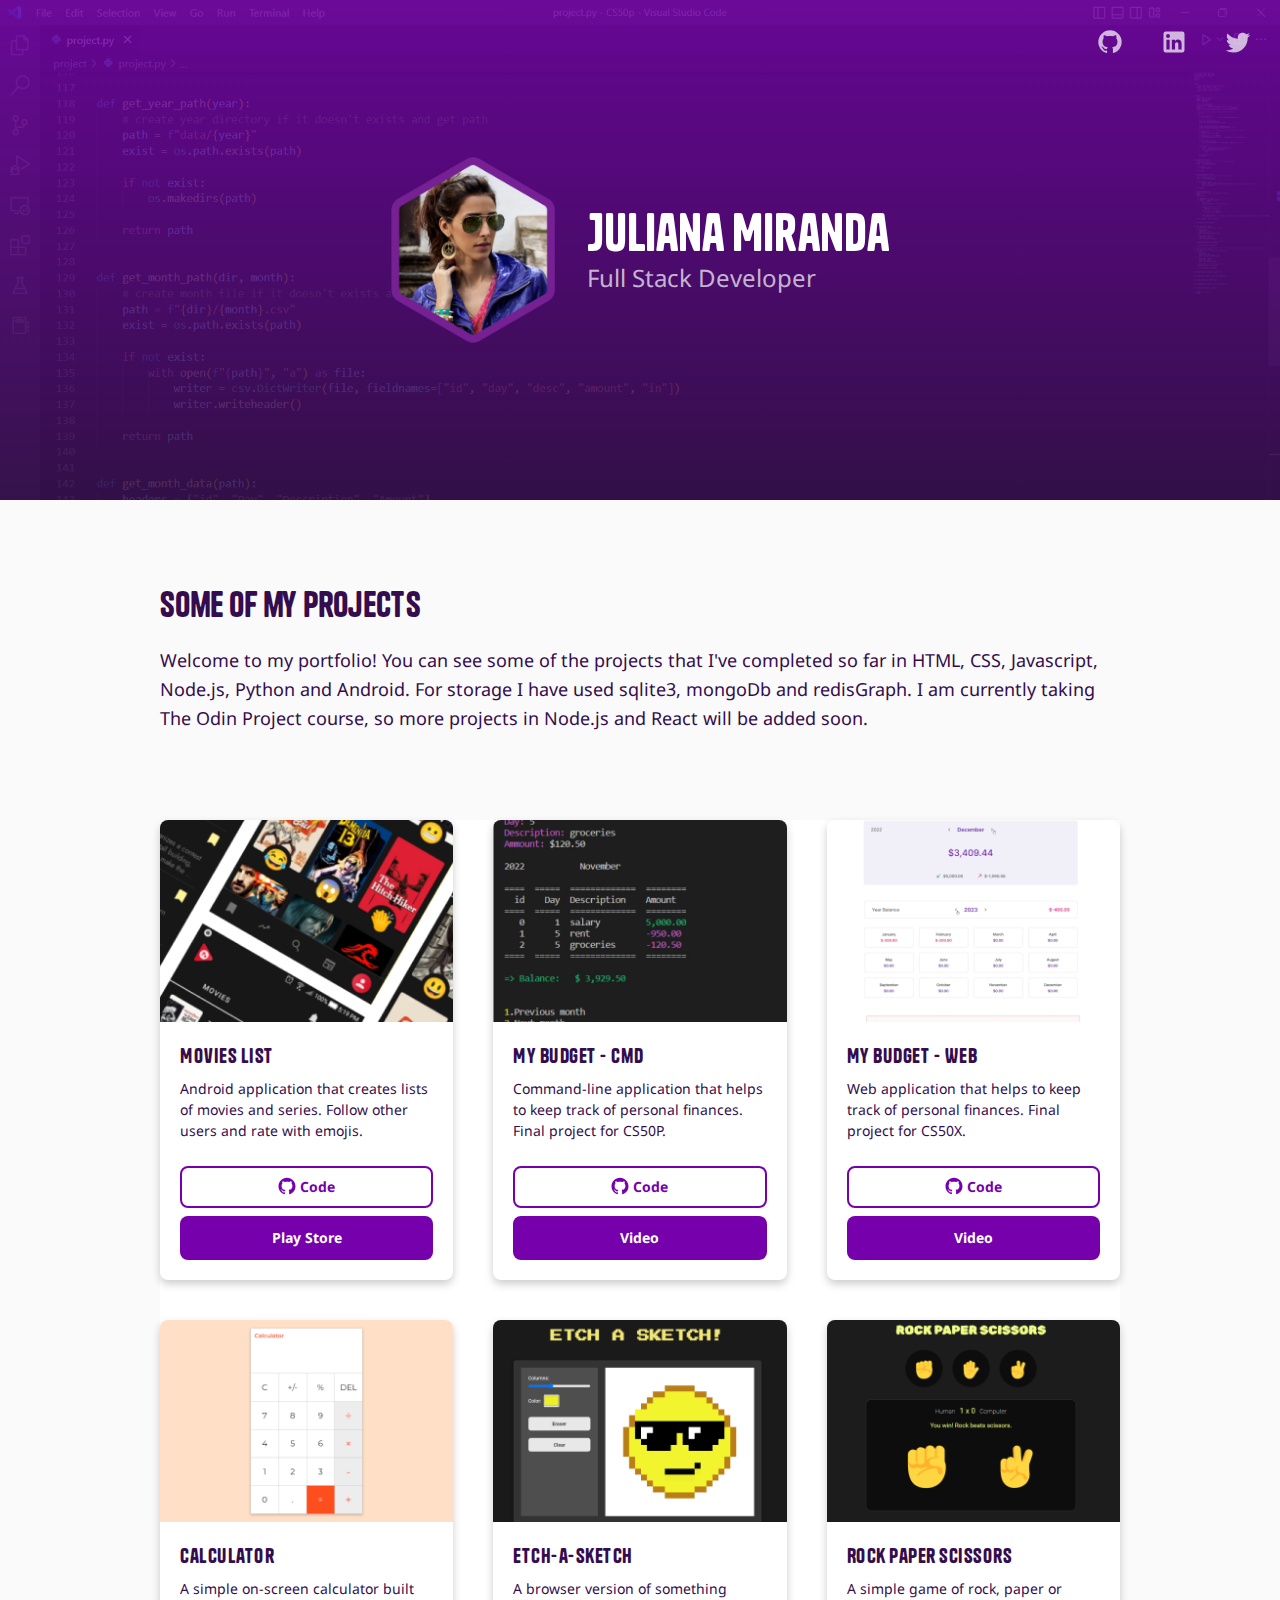
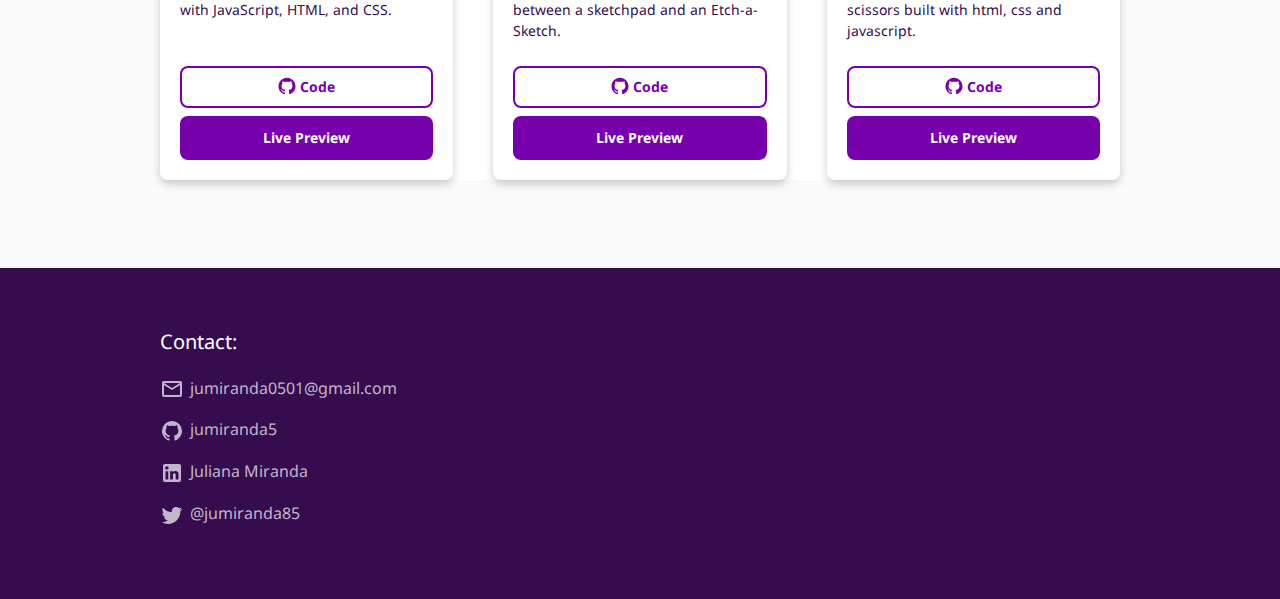
==== commit 3acbee90: "Add footer content" ====
--- a/index.html
+++ b/index.html
@@ -21,23 +21,17 @@
         <ul class="networks flex">
             <li>
                 <a href="https://github.com/jumiranda5" class="network-link">
-                    <svg viewBox="0 0 128 128">
-                        <g><path fill-rule="evenodd" clip-rule="evenodd" d="M64 5.103c-33.347 0-60.388 27.035-60.388 60.388 0 26.682 17.303 49.317 41.297 57.303 3.017.56 4.125-1.31 4.125-2.905 0-1.44-.056-6.197-.082-11.243-16.8 3.653-20.345-7.125-20.345-7.125-2.747-6.98-6.705-8.836-6.705-8.836-5.48-3.748.413-3.67.413-3.67 6.063.425 9.257 6.223 9.257 6.223 5.386 9.23 14.127 6.562 17.573 5.02.542-3.903 2.107-6.568 3.834-8.076-13.413-1.525-27.514-6.704-27.514-29.843 0-6.593 2.36-11.98 6.223-16.21-.628-1.52-2.695-7.662.584-15.98 0 0 5.07-1.623 16.61 6.19C53.7 35 58.867 34.327 64 34.304c5.13.023 10.3.694 15.127 2.033 11.526-7.813 16.59-6.19 16.59-6.19 3.287 8.317 1.22 14.46.593 15.98 3.872 4.23 6.215 9.617 6.215 16.21 0 23.194-14.127 28.3-27.574 29.796 2.167 1.874 4.097 5.55 4.097 11.183 0 8.08-.07 14.583-.07 16.572 0 1.607 1.088 3.49 4.148 2.897 23.98-7.994 41.263-30.622 41.263-57.294C124.388 32.14 97.35 5.104 64 5.104z"></path><path d="M26.484 91.806c-.133.3-.605.39-1.035.185-.44-.196-.685-.605-.543-.906.13-.31.603-.395 1.04-.188.44.197.69.61.537.91zm2.446 2.729c-.287.267-.85.143-1.232-.28-.396-.42-.47-.983-.177-1.254.298-.266.844-.14 1.24.28.394.426.472.984.17 1.255zM31.312 98.012c-.37.258-.976.017-1.35-.52-.37-.538-.37-1.183.01-1.44.373-.258.97-.025 1.35.507.368.545.368 1.19-.01 1.452zm3.261 3.361c-.33.365-1.036.267-1.552-.23-.527-.487-.674-1.18-.343-1.544.336-.366 1.045-.264 1.564.23.527.486.686 1.18.333 1.543zm4.5 1.951c-.147.473-.825.688-1.51.486-.683-.207-1.13-.76-.99-1.238.14-.477.823-.7 1.512-.485.683.206 1.13.756.988 1.237zm4.943.361c.017.498-.563.91-1.28.92-.723.017-1.308-.387-1.315-.877 0-.503.568-.91 1.29-.924.717-.013 1.306.387 1.306.88zm4.598-.782c.086.485-.413.984-1.126 1.117-.7.13-1.35-.172-1.44-.653-.086-.498.422-.997 1.122-1.126.714-.123 1.354.17 1.444.663zm0 0"></path></g>
-                    </svg>
+                    <svg xmlns="http://www.w3.org/2000/svg" viewBox="0 0 24 24"><title>github</title><path d="M12,2A10,10 0 0,0 2,12C2,16.42 4.87,20.17 8.84,21.5C9.34,21.58 9.5,21.27 9.5,21C9.5,20.77 9.5,20.14 9.5,19.31C6.73,19.91 6.14,17.97 6.14,17.97C5.68,16.81 5.03,16.5 5.03,16.5C4.12,15.88 5.1,15.9 5.1,15.9C6.1,15.97 6.63,16.93 6.63,16.93C7.5,18.45 8.97,18 9.54,17.76C9.63,17.11 9.89,16.67 10.17,16.42C7.95,16.17 5.62,15.31 5.62,11.5C5.62,10.39 6,9.5 6.65,8.79C6.55,8.54 6.2,7.5 6.75,6.15C6.75,6.15 7.59,5.88 9.5,7.17C10.29,6.95 11.15,6.84 12,6.84C12.85,6.84 13.71,6.95 14.5,7.17C16.41,5.88 17.25,6.15 17.25,6.15C17.8,7.5 17.45,8.54 17.35,8.79C18,9.5 18.38,10.39 18.38,11.5C18.38,15.32 16.04,16.16 13.81,16.41C14.17,16.72 14.5,17.33 14.5,18.26C14.5,19.6 14.5,20.68 14.5,21C14.5,21.27 14.66,21.59 15.17,21.5C19.14,20.16 22,16.42 22,12A10,10 0 0,0 12,2Z" /></svg>
                 </a>
             </li>
             <li>
                 <a href="https://www.linkedin.com/in/juliana-miranda-5a1365218/" class="network-link">
-                    <svg viewBox="0 0 128 128">
-                        <path d="M116 3H12a8.91 8.91 0 00-9 8.8v104.42a8.91 8.91 0 009 8.78h104a8.93 8.93 0 009-8.81V11.77A8.93 8.93 0 00116 3zM39.17 107H21.06V48.73h18.11zm-9-66.21a10.5 10.5 0 1110.49-10.5 10.5 10.5 0 01-10.54 10.48zM107 107H88.89V78.65c0-6.75-.12-15.44-9.41-15.44s-10.87 7.36-10.87 15V107H50.53V48.73h17.36v8h.24c2.42-4.58 8.32-9.41 17.13-9.41C103.6 47.28 107 59.35 107 75z"></path>
-                    </svg>
+                    <svg xmlns="http://www.w3.org/2000/svg" viewBox="0 0 24 24"><title>linkedin</title><path d="M19 3A2 2 0 0 1 21 5V19A2 2 0 0 1 19 21H5A2 2 0 0 1 3 19V5A2 2 0 0 1 5 3H19M18.5 18.5V13.2A3.26 3.26 0 0 0 15.24 9.94C14.39 9.94 13.4 10.46 12.92 11.24V10.13H10.13V18.5H12.92V13.57C12.92 12.8 13.54 12.17 14.31 12.17A1.4 1.4 0 0 1 15.71 13.57V18.5H18.5M6.88 8.56A1.68 1.68 0 0 0 8.56 6.88C8.56 5.95 7.81 5.19 6.88 5.19A1.69 1.69 0 0 0 5.19 6.88C5.19 7.81 5.95 8.56 6.88 8.56M8.27 18.5V10.13H5.5V18.5H8.27Z" /></svg>
                 </a>
             </li>
             <li>
                 <a href="https://twitter.com/Jumiranda85" class="network-link">
-                    <svg viewBox="0 0 128 128">
-                        <path d="M40.254 127.637c48.305 0 74.719-48.957 74.719-91.403 0-1.39 0-2.777-.075-4.156 5.141-4.547 9.579-10.18 13.102-16.633-4.79 2.602-9.871 4.305-15.078 5.063 5.48-4.02 9.582-10.336 11.539-17.774-5.156 3.743-10.797 6.38-16.68 7.801-8.136-10.586-21.07-13.18-31.547-6.32-10.472 6.86-15.882 21.46-13.199 35.617C41.922 38.539 22.246 26.336 8.915 6.27 1.933 20.94 5.487 39.723 17.022 49.16c-4.148-.172-8.207-1.555-11.832-4.031v.41c0 15.273 8.786 28.438 21.02 31.492a21.596 21.596 0 01-11.863.543c3.437 13.094 13.297 22.07 24.535 22.328-9.305 8.918-20.793 13.75-32.617 13.72-2.094 0-4.188-.15-6.266-.446 12.008 9.433 25.98 14.441 40.254 14.422"></path>
-                    </svg>
+                    <svg xmlns="http://www.w3.org/2000/svg" viewBox="0 0 24 24"><title>twitter</title><path d="M22.46,6C21.69,6.35 20.86,6.58 20,6.69C20.88,6.16 21.56,5.32 21.88,4.31C21.05,4.81 20.13,5.16 19.16,5.36C18.37,4.5 17.26,4 16,4C13.65,4 11.73,5.92 11.73,8.29C11.73,8.63 11.77,8.96 11.84,9.27C8.28,9.09 5.11,7.38 3,4.79C2.63,5.42 2.42,6.16 2.42,6.94C2.42,8.43 3.17,9.75 4.33,10.5C3.62,10.5 2.96,10.3 2.38,10C2.38,10 2.38,10 2.38,10.03C2.38,12.11 3.86,13.85 5.82,14.24C5.46,14.34 5.08,14.39 4.69,14.39C4.42,14.39 4.15,14.36 3.89,14.31C4.43,16 6,17.26 7.89,17.29C6.43,18.45 4.58,19.13 2.56,19.13C2.22,19.13 1.88,19.11 1.54,19.07C3.44,20.29 5.7,21 8.12,21C16,21 20.33,14.46 20.33,8.79C20.33,8.6 20.33,8.42 20.32,8.23C21.16,7.63 21.88,6.87 22.46,6Z" /></svg>
                 </a>
             </li>
         </ul>
@@ -238,7 +232,33 @@
     </div>
 
     <footer class="footer">
-        Contact - todo
+        <div class="footer-container">
+            <h1 class="footer-title">Contact:</h1>
+            <p class="footer-email">
+                <span>
+                    <svg xmlns="http://www.w3.org/2000/svg" viewBox="0 0 24 24"><title>email-outline</title><path d="M22 6C22 4.9 21.1 4 20 4H4C2.9 4 2 4.9 2 6V18C2 19.1 2.9 20 4 20H20C21.1 20 22 19.1 22 18V6M20 6L12 11L4 6H20M20 18H4V8L12 13L20 8V18Z" /></svg>
+                </span>
+                jumiranda0501@gmail.com
+            </p>
+            <a href="https://github.com/jumiranda5" class="footer-link">
+                <span>
+                    <svg xmlns="http://www.w3.org/2000/svg" viewBox="0 0 24 24"><title>github</title><path d="M12,2A10,10 0 0,0 2,12C2,16.42 4.87,20.17 8.84,21.5C9.34,21.58 9.5,21.27 9.5,21C9.5,20.77 9.5,20.14 9.5,19.31C6.73,19.91 6.14,17.97 6.14,17.97C5.68,16.81 5.03,16.5 5.03,16.5C4.12,15.88 5.1,15.9 5.1,15.9C6.1,15.97 6.63,16.93 6.63,16.93C7.5,18.45 8.97,18 9.54,17.76C9.63,17.11 9.89,16.67 10.17,16.42C7.95,16.17 5.62,15.31 5.62,11.5C5.62,10.39 6,9.5 6.65,8.79C6.55,8.54 6.2,7.5 6.75,6.15C6.75,6.15 7.59,5.88 9.5,7.17C10.29,6.95 11.15,6.84 12,6.84C12.85,6.84 13.71,6.95 14.5,7.17C16.41,5.88 17.25,6.15 17.25,6.15C17.8,7.5 17.45,8.54 17.35,8.79C18,9.5 18.38,10.39 18.38,11.5C18.38,15.32 16.04,16.16 13.81,16.41C14.17,16.72 14.5,17.33 14.5,18.26C14.5,19.6 14.5,20.68 14.5,21C14.5,21.27 14.66,21.59 15.17,21.5C19.14,20.16 22,16.42 22,12A10,10 0 0,0 12,2Z" /></svg>
+                </span>
+                jumiranda5
+            </a>
+            <a href="https://www.linkedin.com/in/juliana-miranda-5a1365218/" class="footer-link">
+                <span>
+                    <svg xmlns="http://www.w3.org/2000/svg" viewBox="0 0 24 24"><title>linkedin</title><path d="M19 3A2 2 0 0 1 21 5V19A2 2 0 0 1 19 21H5A2 2 0 0 1 3 19V5A2 2 0 0 1 5 3H19M18.5 18.5V13.2A3.26 3.26 0 0 0 15.24 9.94C14.39 9.94 13.4 10.46 12.92 11.24V10.13H10.13V18.5H12.92V13.57C12.92 12.8 13.54 12.17 14.31 12.17A1.4 1.4 0 0 1 15.71 13.57V18.5H18.5M6.88 8.56A1.68 1.68 0 0 0 8.56 6.88C8.56 5.95 7.81 5.19 6.88 5.19A1.69 1.69 0 0 0 5.19 6.88C5.19 7.81 5.95 8.56 6.88 8.56M8.27 18.5V10.13H5.5V18.5H8.27Z" /></svg>
+                </span>
+                Juliana Miranda
+            </a>
+            <a href="https://twitter.com/Jumiranda85" class="footer-link flex-center">
+                <span>
+                    <svg xmlns="http://www.w3.org/2000/svg" viewBox="0 0 24 24"><title>twitter</title><path d="M22.46,6C21.69,6.35 20.86,6.58 20,6.69C20.88,6.16 21.56,5.32 21.88,4.31C21.05,4.81 20.13,5.16 19.16,5.36C18.37,4.5 17.26,4 16,4C13.65,4 11.73,5.92 11.73,8.29C11.73,8.63 11.77,8.96 11.84,9.27C8.28,9.09 5.11,7.38 3,4.79C2.63,5.42 2.42,6.16 2.42,6.94C2.42,8.43 3.17,9.75 4.33,10.5C3.62,10.5 2.96,10.3 2.38,10C2.38,10 2.38,10 2.38,10.03C2.38,12.11 3.86,13.85 5.82,14.24C5.46,14.34 5.08,14.39 4.69,14.39C4.42,14.39 4.15,14.36 3.89,14.31C4.43,16 6,17.26 7.89,17.29C6.43,18.45 4.58,19.13 2.56,19.13C2.22,19.13 1.88,19.11 1.54,19.07C3.44,20.29 5.7,21 8.12,21C16,21 20.33,14.46 20.33,8.79C20.33,8.6 20.33,8.42 20.32,8.23C21.16,7.63 21.88,6.87 22.46,6Z" /></svg>
+                </span>
+                @jumiranda85
+            </a>
+        </div>
     </footer>
     
 </body>
--- a/css/style.css
+++ b/css/style.css
@@ -1,3 +1,14 @@
+:root {
+    --container-max-width: 960px;
+    --color-main: #7500AC;
+    --color-main-dark: #350D4E;
+    --color-accent: #e20088;
+    --color-light: #FFFFFF;
+    --color-light-secondary: rgba(255, 255, 255, 0.7);
+    --gradient-light: rgba(117, 0, 172, 0.83);
+    --gradient-dark: rgba(53, 13, 78, 0.85);
+}
+
 @font-face {
     font-family: tanker;
     src: url(../fonts/Tanker-Regular.ttf);
@@ -6,6 +17,12 @@
 @font-face {
     font-family: noto;
     src: url(../fonts/NotoSans-Regular.ttf);
+}
+
+@font-face {
+    font-family: noto;
+    src: url(../fonts/NotoSans-Medium.ttf);
+    font-weight: 500;
 }
 
 @font-face {
@@ -20,16 +37,6 @@
     font-weight: bold;
 }
 
-:root {
-    --container-max-width: 960px;
-    --color-main: #7500AC;
-    --color-main-dark: #350D4E;
-    --color-light: #FFFFFF;
-    --color-light-secondary: rgba(255, 255, 255, 0.7);
-    --gradient-light: rgba(117, 0, 172, 0.83);
-    --gradient-dark: rgba(53, 13, 78, 0.85);
-}
-
 * {
     box-sizing: border-box;
 }
@@ -37,6 +44,7 @@
 body {
     font-family: noto;
     color: var(--color-main-dark);
+    background-color: #fafafa;
 }
 
 img {
@@ -83,14 +91,14 @@
     position: relative;
     width: 100%;
     gap: 24px;
-    aspect-ratio: 16 / 10;
+    aspect-ratio: 16 / 11;
     background: linear-gradient(var(--gradient-light), var(--gradient-dark)), url(../img/bg.png);
     background-size: cover;
 }
 
-@supports not (aspect-ratio: 16 / 10) {
+@supports not (aspect-ratio: 16 / 11) {
     .header {
-        height: 220px;
+        height: 240px;
     }
 }
 
@@ -98,7 +106,7 @@
 
 .header-avatar {
     width: 25vw;
-    max-width: 100px;
+    max-width: 120px;
     height: auto;
 }
 
@@ -113,11 +121,12 @@
 .network-link {
     width: 44px;
     height: 48px;
-    padding: 14px;
+    padding: 12px;
 }
 
 .network-link svg {
     fill: var(--color-light-secondary);
+    transition: 300ms;
 }
 
 .network-link:hover > *,
@@ -131,7 +140,7 @@
 ---------------------------------------------*/
 
 .projects {
-    margin: 7vw;
+    margin: 32px 24px;
     max-width: var(--container-max-width);
 }
 
@@ -141,9 +150,10 @@
 
 .projects-list {
     display: grid;
-    margin-top: 7vw;
+    margin-top: 40px;
     gap: 32px;
     grid-template-columns: repeat(auto-fit, minmax(250px, 1fr));
+    background-color: #FFFFFF;
 }
 
 
@@ -205,6 +215,7 @@
 
 .card-about {
     margin: 8px var(--card-margin) var(--card-margin);
+    height: 68px;
 }
 
 .card-buttons {
@@ -215,6 +226,12 @@
 }
 
 .button-code,
+.button-page,
+.button-icon {
+    transition: 300ms;
+}
+
+.button-code,
 .button-page {
     text-align: center;
     border-radius: 8px;
@@ -227,10 +244,28 @@
     height: 42px;
 }
 
+.button-code:hover {
+    color: var(--color-main-dark);
+    border: 2px solid var(--color-main-dark);
+}
+
+.button-code:active {
+    color: var(--color-accent);
+    border: 2px solid var(--color-accent);
+}
+
 .button-page {
+    color: var(--color-light);
     background-color: var(--color-main);
-    color: var(--color-light);
     height: 44px;
+}
+
+.button-page:hover {
+    background-color: var(--color-main-dark);
+}
+
+.button-page:active {
+    background-color: var(--color-accent);
 }
 
 .button-icon {
@@ -239,16 +274,53 @@
     fill: var(--color-main);
 }
 
+.button-code:hover .button-icon {
+    fill: var(--color-main-dark);
+}
+
+.button-code:active .button-icon {
+    fill: var(--color-accent);
+}
+
 
 /* ------------------------------------------
                   FOOTER
 ---------------------------------------------*/
 
 .footer {
-    background-color: grey;
+    background-color: var(--color-main-dark);
     width: 100%;
-    height: 200px;
-}
+}
+
+.footer-container {
+    margin: 32px;
+    max-width: var(--container-max-width);
+}
+
+.footer-title {
+    color: var(--color-light);
+    font-size: 20px;
+    margin-bottom: 16px;
+}
+
+.footer-link,
+.footer-email {
+    display: block;
+    padding: 8px 0;
+    color: var(--color-light-secondary);
+    margin-top: 2px;
+    width: fit-content;
+}
+
+.footer-link span,
+.footer-email span {
+    width: 24px;
+    height: 24px;
+    fill: var(--color-light-secondary);
+    vertical-align: middle;
+    margin-right: 2px;
+}
+
 
 
 /* ------------------------------------------
@@ -256,7 +328,7 @@
 ---------------------------------------------*/
 
 p {
-    line-height: 1.45;
+    line-height: 1.5;
 }
 
 .header-name,
@@ -268,15 +340,15 @@
 
 .header-name {
     color: var(--color-light);
-    font-size: 7vw;
+    font-size: 8vw;
 }
 
 .header-occupation {
     color: var(--color-light-secondary);
-    font-size: 4vw;
-}
-
-.projects-title { font-size: 24px; }
+    font-size: 4.5vw;
+}
+
+.projects-title { font-size: 26px; }
 
 .projects-description { font-size: 16px; }
 
@@ -285,6 +357,10 @@
     letter-spacing: 0.5px;
 }
 
+.card-about {
+    color: var(--color-main-dark-secondary);
+}
+
 .button-code,
 .button-page,
 .card-about { font-size: 14px; }
@@ -356,37 +432,42 @@
 
     .header-container { gap: 28px; }
 
-    .header-avatar { max-width: 140px; }
+    .header-avatar { max-width: 150px; }
 
     .header-occupation { margin-top: 2px; }
 
     .networks {
         top: 16px;
         right: 16px;
-        gap: 8px;
+        gap: 12px;
     }
 
     .network-link {
-        width: 48px;
-        height: 48px;
+        width: 52px;
+        height: 52px;
         padding: 12px;
     }
 
     .projects { margin: 64px; }
 
-    .projects-list { margin-top: 64px; }
+    .projects-list { 
+        margin-top: 64px;
+        gap: 40px;
+    }
 
     .projects-title { margin-top: 0; }
     
     .projects-description { margin-top: 24px; }
 
+    .footer-container { margin: 64px auto; }
+
     /* Typography */
 
-    .header-name { font-size: 42px; }
-    
-    .header-occupation { font-size: 20px; }
-
-    .projects-title { font-size: 28px; }
+    .header-name { font-size: 46px; }
+    
+    .header-occupation { font-size: 22px; }
+
+    .projects-title { font-size: 30px; }
 
 }
 
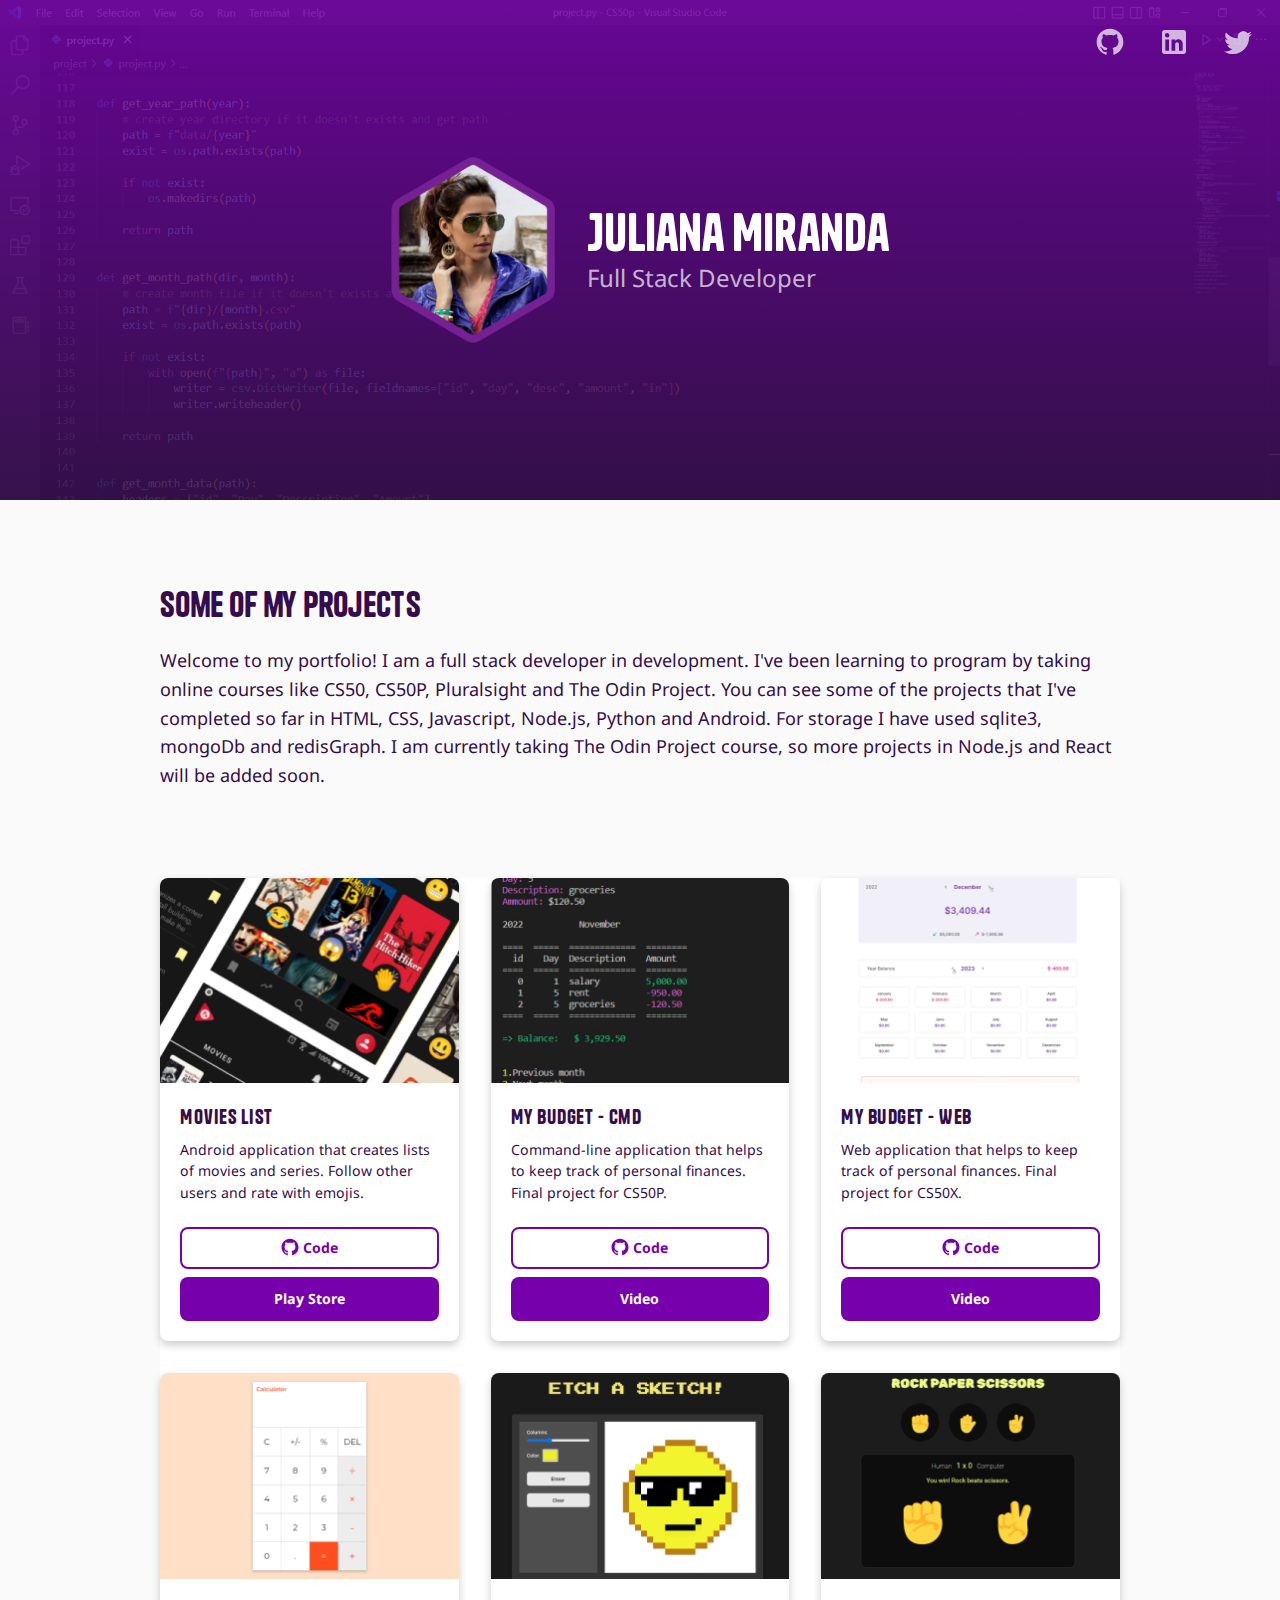
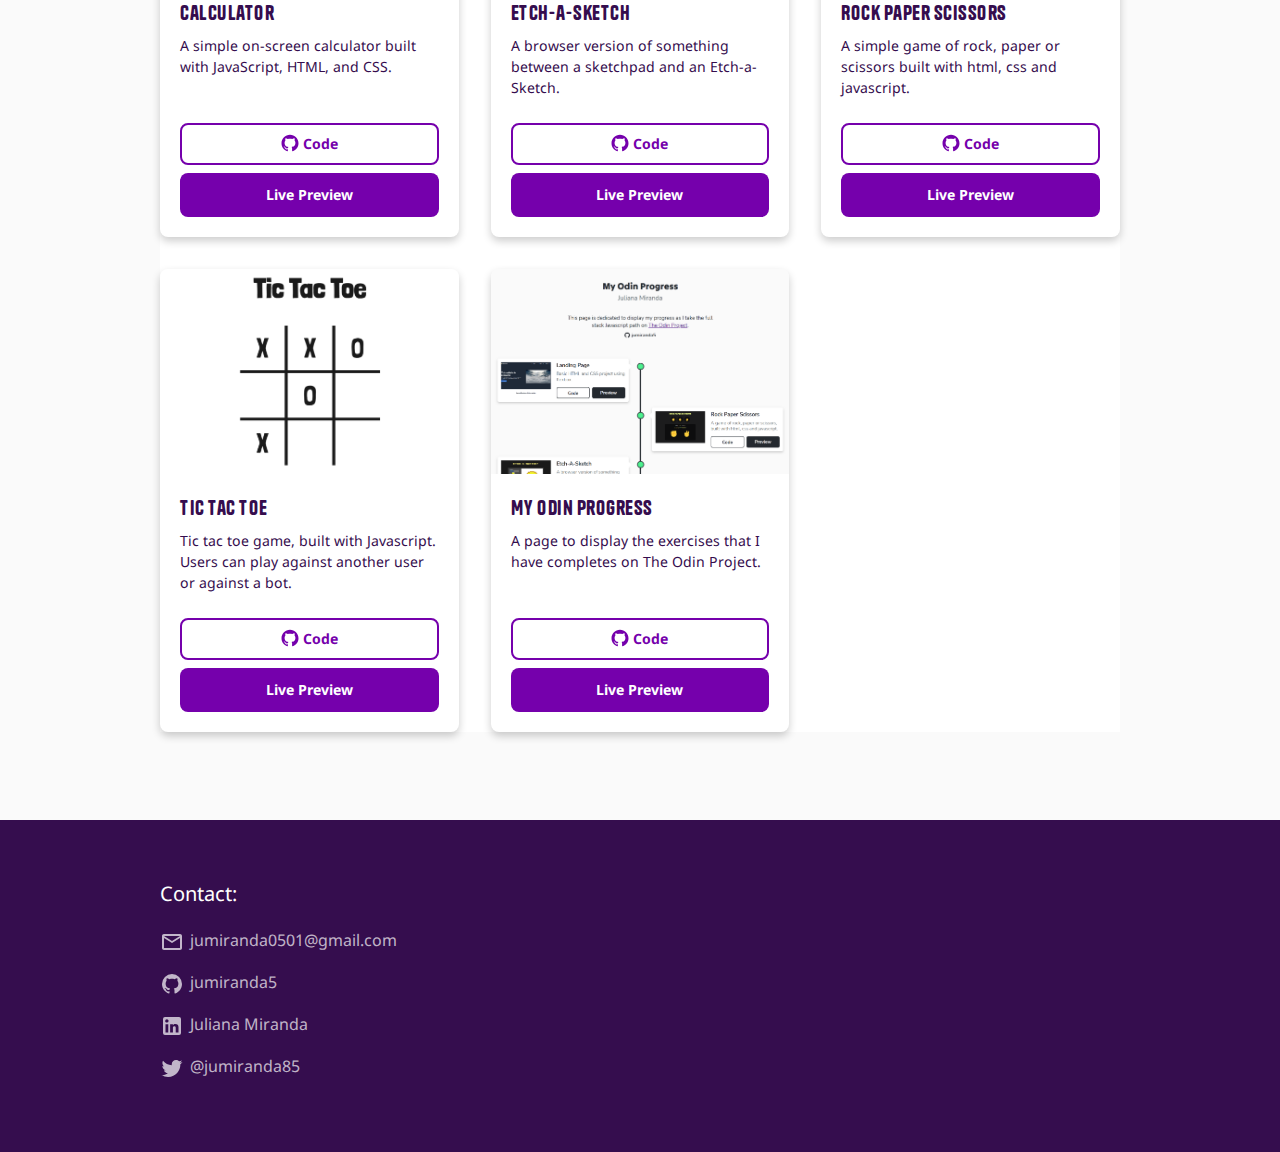
==== commit 141e4654: "Add new project: tic tac toe and odin progress" ====
--- a/index.html
+++ b/index.html
@@ -40,8 +40,10 @@
     <div class="projects">
         <h1 class="projects-title">Some of my projects</h1>
         <p class="projects-description">
-            Welcome to my portfolio! You can see some of the projects that I've completed so far in HTML, CSS, 
-            Javascript, Node.js, Python and Android.  For storage I have used sqlite3, mongoDb and redisGraph. 
+            Welcome to my portfolio! I am a full stack developer in development. I've been learning to program by taking
+            online courses like CS50, CS50P, Pluralsight and The Odin Project. 
+            You can see some of the projects that I've completed so far in HTML, CSS, 
+            Javascript, Node.js, Python and Android. For storage I have used sqlite3, mongoDb and redisGraph. 
             I am currently taking The Odin Project course, so more projects in Node.js and React will be added soon.
         </p>
 
@@ -227,7 +229,66 @@
                         class="button-page flex-center"
                         target="_blank" rel="noopener noreferrer">Live Preview</a>
                 </div>
-            </li>    
+            </li> 
+            
+            <!-- Tic Tac Toe -->
+            <li class="card">
+                <div class="card-image-container">
+                    <img class="card-image" src="./img/tic-tac-toe.png" alt="">
+                    <div class="card-dark-div"></div>
+                    <ul class="project-icons flex">
+                        <li><img src="./img/logo-js.png" alt="Javascript"></li>
+                        <li><img src="./img/logo-html.png" alt="HTML"></li>
+                        <li><img src="./img/logo-css.png" alt="CSS"></li>
+                    </ul>
+                </div>
+                <h1 class="card-title">Tic Tac Toe</h1>
+                <p class="card-about">Tic tac toe game, built with Javascript. Users can play against another user or against a bot.</p>
+                <div class="card-buttons">
+                    <a href="https://github.com/jumiranda5/tic-tac-toe" 
+                        class="button-code flex-center"
+                        target="_blank" rel="noopener noreferrer">
+                        <span class="button-icon">
+                            <svg viewBox="0 0 128 128">
+                                <g><path fill-rule="evenodd" clip-rule="evenodd" d="M64 5.103c-33.347 0-60.388 27.035-60.388 60.388 0 26.682 17.303 49.317 41.297 57.303 3.017.56 4.125-1.31 4.125-2.905 0-1.44-.056-6.197-.082-11.243-16.8 3.653-20.345-7.125-20.345-7.125-2.747-6.98-6.705-8.836-6.705-8.836-5.48-3.748.413-3.67.413-3.67 6.063.425 9.257 6.223 9.257 6.223 5.386 9.23 14.127 6.562 17.573 5.02.542-3.903 2.107-6.568 3.834-8.076-13.413-1.525-27.514-6.704-27.514-29.843 0-6.593 2.36-11.98 6.223-16.21-.628-1.52-2.695-7.662.584-15.98 0 0 5.07-1.623 16.61 6.19C53.7 35 58.867 34.327 64 34.304c5.13.023 10.3.694 15.127 2.033 11.526-7.813 16.59-6.19 16.59-6.19 3.287 8.317 1.22 14.46.593 15.98 3.872 4.23 6.215 9.617 6.215 16.21 0 23.194-14.127 28.3-27.574 29.796 2.167 1.874 4.097 5.55 4.097 11.183 0 8.08-.07 14.583-.07 16.572 0 1.607 1.088 3.49 4.148 2.897 23.98-7.994 41.263-30.622 41.263-57.294C124.388 32.14 97.35 5.104 64 5.104z"></path><path d="M26.484 91.806c-.133.3-.605.39-1.035.185-.44-.196-.685-.605-.543-.906.13-.31.603-.395 1.04-.188.44.197.69.61.537.91zm2.446 2.729c-.287.267-.85.143-1.232-.28-.396-.42-.47-.983-.177-1.254.298-.266.844-.14 1.24.28.394.426.472.984.17 1.255zM31.312 98.012c-.37.258-.976.017-1.35-.52-.37-.538-.37-1.183.01-1.44.373-.258.97-.025 1.35.507.368.545.368 1.19-.01 1.452zm3.261 3.361c-.33.365-1.036.267-1.552-.23-.527-.487-.674-1.18-.343-1.544.336-.366 1.045-.264 1.564.23.527.486.686 1.18.333 1.543zm4.5 1.951c-.147.473-.825.688-1.51.486-.683-.207-1.13-.76-.99-1.238.14-.477.823-.7 1.512-.485.683.206 1.13.756.988 1.237zm4.943.361c.017.498-.563.91-1.28.92-.723.017-1.308-.387-1.315-.877 0-.503.568-.91 1.29-.924.717-.013 1.306.387 1.306.88zm4.598-.782c.086.485-.413.984-1.126 1.117-.7.13-1.35-.172-1.44-.653-.086-.498.422-.997 1.122-1.126.714-.123 1.354.17 1.444.663zm0 0"></path></g>
+                            </svg>
+                        </span>
+                        Code
+                    </a>
+                    <a href="https://jumiranda5.github.io/tic-tac-toe/" 
+                        class="button-page flex-center"
+                        target="_blank" rel="noopener noreferrer">Live Preview</a>
+                </div>
+            </li> 
+
+            <!-- Odin Timeline -->
+            <li class="card">
+                <div class="card-image-container">
+                    <img class="card-image" src="./img/odin.png" alt="">
+                    <div class="card-dark-div"></div>
+                    <ul class="project-icons flex">
+                        <li><img src="./img/logo-html.png" alt="HTML"></li>
+                        <li><img src="./img/logo-css.png" alt="CSS"></li>
+                    </ul>
+                </div>
+                <h1 class="card-title">My Odin Progress</h1>
+                <p class="card-about">A page to display the exercises that I have completes on The Odin Project.</p>
+                <div class="card-buttons">
+                    <a href="https://github.com/jumiranda5/odin-progress" 
+                        class="button-code flex-center"
+                        target="_blank" rel="noopener noreferrer">
+                        <span class="button-icon">
+                            <svg viewBox="0 0 128 128">
+                                <g><path fill-rule="evenodd" clip-rule="evenodd" d="M64 5.103c-33.347 0-60.388 27.035-60.388 60.388 0 26.682 17.303 49.317 41.297 57.303 3.017.56 4.125-1.31 4.125-2.905 0-1.44-.056-6.197-.082-11.243-16.8 3.653-20.345-7.125-20.345-7.125-2.747-6.98-6.705-8.836-6.705-8.836-5.48-3.748.413-3.67.413-3.67 6.063.425 9.257 6.223 9.257 6.223 5.386 9.23 14.127 6.562 17.573 5.02.542-3.903 2.107-6.568 3.834-8.076-13.413-1.525-27.514-6.704-27.514-29.843 0-6.593 2.36-11.98 6.223-16.21-.628-1.52-2.695-7.662.584-15.98 0 0 5.07-1.623 16.61 6.19C53.7 35 58.867 34.327 64 34.304c5.13.023 10.3.694 15.127 2.033 11.526-7.813 16.59-6.19 16.59-6.19 3.287 8.317 1.22 14.46.593 15.98 3.872 4.23 6.215 9.617 6.215 16.21 0 23.194-14.127 28.3-27.574 29.796 2.167 1.874 4.097 5.55 4.097 11.183 0 8.08-.07 14.583-.07 16.572 0 1.607 1.088 3.49 4.148 2.897 23.98-7.994 41.263-30.622 41.263-57.294C124.388 32.14 97.35 5.104 64 5.104z"></path><path d="M26.484 91.806c-.133.3-.605.39-1.035.185-.44-.196-.685-.605-.543-.906.13-.31.603-.395 1.04-.188.44.197.69.61.537.91zm2.446 2.729c-.287.267-.85.143-1.232-.28-.396-.42-.47-.983-.177-1.254.298-.266.844-.14 1.24.28.394.426.472.984.17 1.255zM31.312 98.012c-.37.258-.976.017-1.35-.52-.37-.538-.37-1.183.01-1.44.373-.258.97-.025 1.35.507.368.545.368 1.19-.01 1.452zm3.261 3.361c-.33.365-1.036.267-1.552-.23-.527-.487-.674-1.18-.343-1.544.336-.366 1.045-.264 1.564.23.527.486.686 1.18.333 1.543zm4.5 1.951c-.147.473-.825.688-1.51.486-.683-.207-1.13-.76-.99-1.238.14-.477.823-.7 1.512-.485.683.206 1.13.756.988 1.237zm4.943.361c.017.498-.563.91-1.28.92-.723.017-1.308-.387-1.315-.877 0-.503.568-.91 1.29-.924.717-.013 1.306.387 1.306.88zm4.598-.782c.086.485-.413.984-1.126 1.117-.7.13-1.35-.172-1.44-.653-.086-.498.422-.997 1.122-1.126.714-.123 1.354.17 1.444.663zm0 0"></path></g>
+                            </svg>
+                        </span>
+                        Code
+                    </a>
+                    <a href="https://jumiranda5.github.io/odin-progress/" 
+                        class="button-page flex-center"
+                        target="_blank" rel="noopener noreferrer">Live Preview</a>
+                </div>
+            </li> 
         </ul>
     </div>
 
--- a/css/style.css
+++ b/css/style.css
@@ -1,4 +1,5 @@
 :root {
+    font-size: 16px;
     --container-max-width: 960px;
     --color-main: #7500AC;
     --color-main-dark: #350D4E;
@@ -114,14 +115,14 @@
 
 .networks {
     position: absolute;
-    top: 0;
-    right: 0;
+    top: 4px;
+    right: 4px;
 }
 
 .network-link {
-    width: 44px;
-    height: 48px;
-    padding: 12px;
+    width: 2.75rem;
+    height: 2.75rem;
+    padding: 0.625rem;
 }
 
 .network-link svg {
@@ -215,7 +216,7 @@
 
 .card-about {
     margin: 8px var(--card-margin) var(--card-margin);
-    height: 68px;
+    height: 4.25rem;
 }
 
 .card-buttons {
@@ -241,7 +242,7 @@
 .button-code {
     color: var(--color-main);
     border: 2px solid var(--color-main);
-    height: 42px;
+    height: 2.625rem;
 }
 
 .button-code:hover {
@@ -257,7 +258,7 @@
 .button-page {
     color: var(--color-light);
     background-color: var(--color-main);
-    height: 44px;
+    height: 2.75rem;
 }
 
 .button-page:hover {
@@ -290,16 +291,17 @@
 .footer {
     background-color: var(--color-main-dark);
     width: 100%;
+    padding: 32px;
 }
 
 .footer-container {
-    margin: 32px;
+    margin: 0 auto;
     max-width: var(--container-max-width);
 }
 
 .footer-title {
     color: var(--color-light);
-    font-size: 20px;
+    font-size: 1.25rem;
     margin-bottom: 16px;
 }
 
@@ -314,8 +316,8 @@
 
 .footer-link span,
 .footer-email span {
-    width: 24px;
-    height: 24px;
+    width: 1.5rem;
+    height: 1.5rem;
     fill: var(--color-light-secondary);
     vertical-align: middle;
     margin-right: 2px;
@@ -348,12 +350,12 @@
     font-size: 4.5vw;
 }
 
-.projects-title { font-size: 26px; }
-
-.projects-description { font-size: 16px; }
+.projects-title { font-size: 1.625rem; }
+
+.projects-description { font-size: 1rem; }
 
 .card-title {
-    font-size: 20px;
+    font-size: 1.25rem;
     letter-spacing: 0.5px;
 }
 
@@ -363,7 +365,7 @@
 
 .button-code,
 .button-page,
-.card-about { font-size: 14px; }
+.card-about { font-size: 0.88rem; }
 
 .button-code,
 .button-page { font-weight: 700; }
@@ -414,15 +416,21 @@
     }
 }
 
+@media (min-width: 375px) {
+
+    .projects { margin: 32px; }
+
+}
+
 @media (min-width: 460px) {
 
     .header-container { gap: 24px; }
 
     /* Typography */
 
-    .header-name { font-size: 32px; }
-    
-    .header-occupation { font-size: 18px; }
+    .header-name { font-size: 2rem; }
+    
+    .header-occupation { font-size: 1.125rem; }
 
 }
 
@@ -443,31 +451,29 @@
     }
 
     .network-link {
-        width: 52px;
-        height: 52px;
-        padding: 12px;
+        width: 3.25rem;
+        height: 3.25rem;
     }
 
     .projects { margin: 64px; }
 
     .projects-list { 
         margin-top: 64px;
-        gap: 40px;
     }
 
     .projects-title { margin-top: 0; }
     
     .projects-description { margin-top: 24px; }
 
-    .footer-container { margin: 64px auto; }
+    .footer { padding: 64px; }
 
     /* Typography */
 
-    .header-name { font-size: 46px; }
-    
-    .header-occupation { font-size: 22px; }
-
-    .projects-title { font-size: 30px; }
+    .header-name { font-size: 2.875rem; }
+    
+    .header-occupation { font-size: 1.375rem; }
+
+    .projects-title { font-size: 1.875rem; }
 
 }
 
@@ -487,14 +493,14 @@
 
     /* Typography */
 
-    .header-name { font-size: 50px; }
-    
-    .header-occupation { font-size: 24px; }
-
-    .projects-title { font-size: 34px; }
+    .header-name { font-size: 3.125rem; }
+    
+    .header-occupation { font-size: 1.5rem; }
+
+    .projects-title { font-size: 2.125rem; }
     
     .projects-description {
-        font-size: 18px;
+        font-size: 1.125rem;
         line-height: 1.6;
     }
 
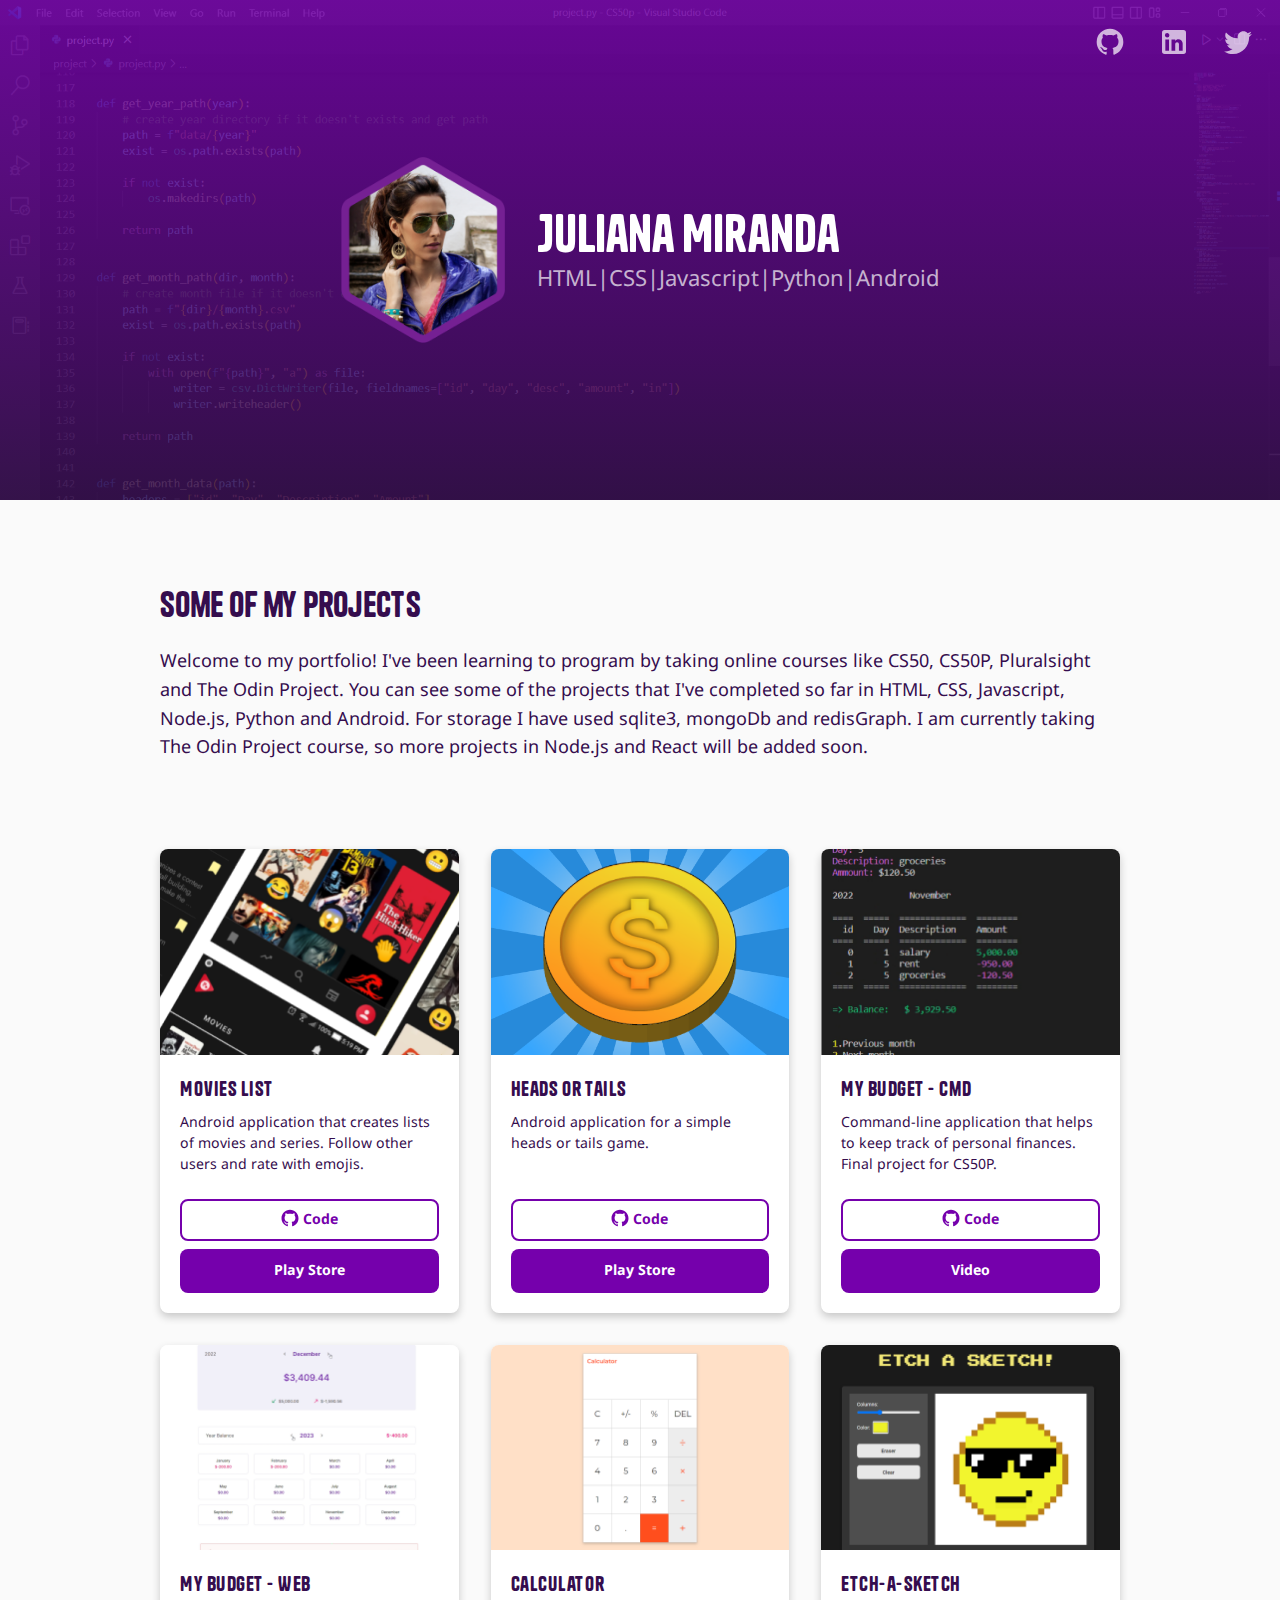
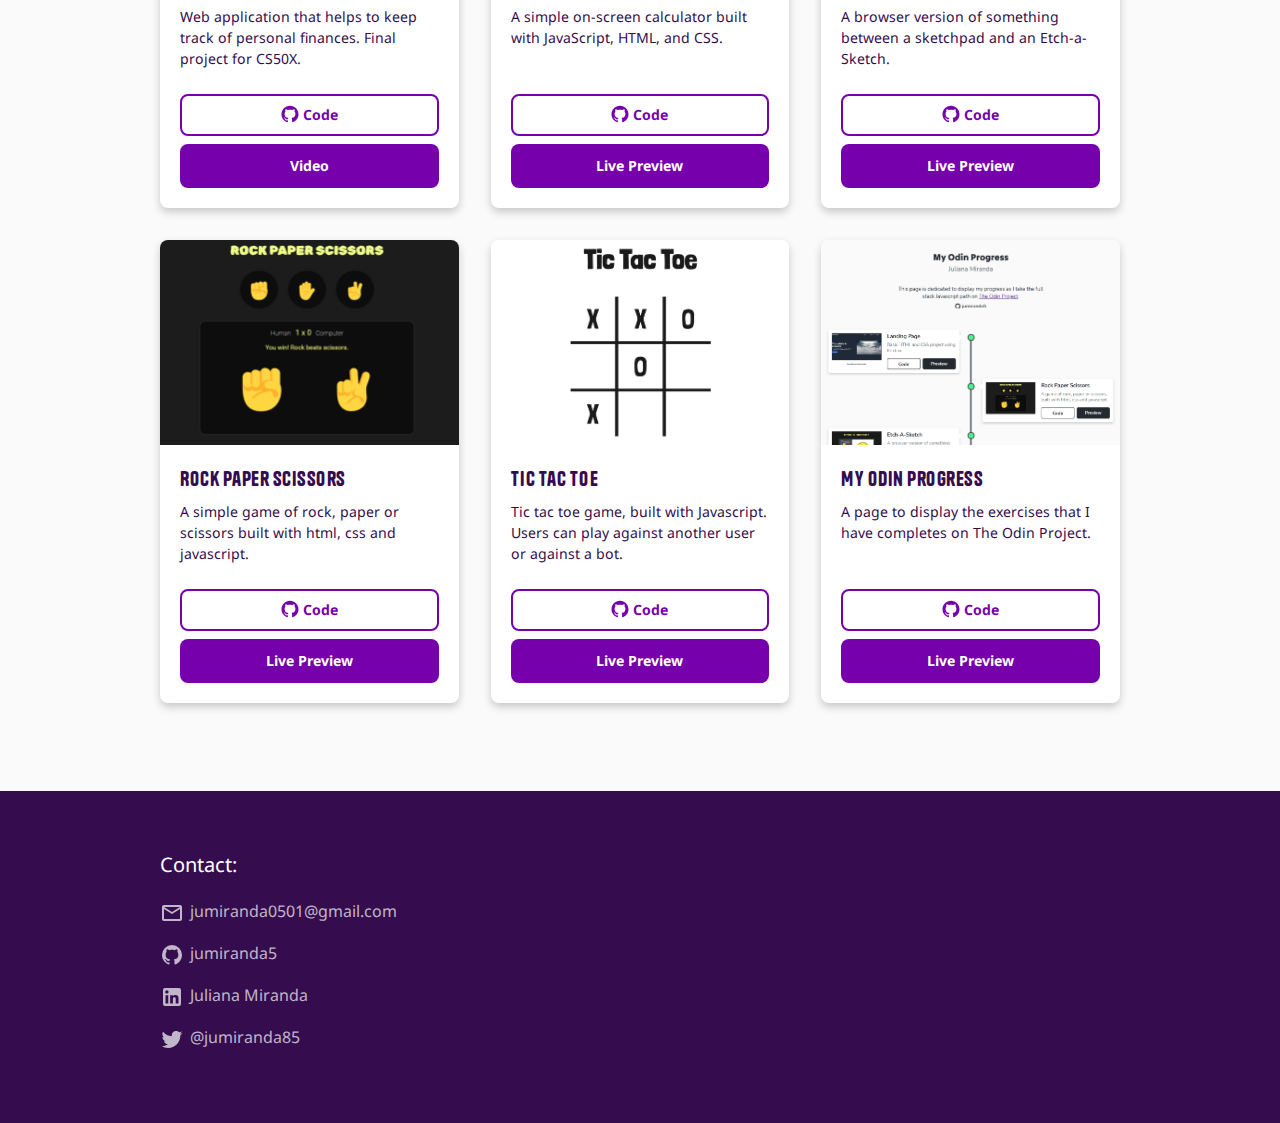
==== commit 5e1608c9: "Add coin flip app and app-ads" ====
--- a/index.html
+++ b/index.html
@@ -15,7 +15,7 @@
             <img src="./img/avatar.png" alt="A photo of me" class="header-avatar">
             <div class="header-container-name">
                 <h1 class="header-name">Juliana Miranda</h1>
-                <p class="header-occupation">Full Stack Developer</p>
+                <p class="header-occupation">HTML|CSS|Javascript|Python|Android </p>
             </div>
         </div>
         <ul class="networks flex">
@@ -40,7 +40,7 @@
     <div class="projects">
         <h1 class="projects-title">Some of my projects</h1>
         <p class="projects-description">
-            Welcome to my portfolio! I am a full stack developer in development. I've been learning to program by taking
+            Welcome to my portfolio! I've been learning to program by taking
             online courses like CS50, CS50P, Pluralsight and The Odin Project. 
             You can see some of the projects that I've completed so far in HTML, CSS, 
             Javascript, Node.js, Python and Android. For storage I have used sqlite3, mongoDb and redisGraph. 
@@ -76,6 +76,35 @@
                         Code
                     </a>
                     <a href="https://play.google.com/store/apps/details?id=com.jgm.euvi&pli=1" 
+                        class="button-page flex-center"
+                        target="_blank" rel="noopener noreferrer">Play Store</a>
+                </div>
+            </li>
+
+            <!-- Coin Flip app -->
+            <li class="card">
+                <div class="card-image-container">
+                    <img class="card-image" src="./img/store-icon-coin.png" alt="">
+                    <div class="card-dark-div"></div>
+                    <ul class="project-icons flex">
+                        <li><img src="./img/logo-android.png" alt="Android"></li>
+                        <li><img src="./img/logo-java.png" alt="Java"></li>
+                    </ul>
+                </div>
+                <h1 class="card-title">Heads or Tails</h1>
+                <p class="card-about">Android application for a simple heads or tails game.</p>
+                <div class="card-buttons">
+                    <a href="https://github.com/jumiranda5" 
+                        class="button-code flex-center"
+                        target="_blank" rel="noopener noreferrer">
+                        <span class="button-icon">
+                            <svg viewBox="0 0 128 128">
+                                <g><path fill-rule="evenodd" clip-rule="evenodd" d="M64 5.103c-33.347 0-60.388 27.035-60.388 60.388 0 26.682 17.303 49.317 41.297 57.303 3.017.56 4.125-1.31 4.125-2.905 0-1.44-.056-6.197-.082-11.243-16.8 3.653-20.345-7.125-20.345-7.125-2.747-6.98-6.705-8.836-6.705-8.836-5.48-3.748.413-3.67.413-3.67 6.063.425 9.257 6.223 9.257 6.223 5.386 9.23 14.127 6.562 17.573 5.02.542-3.903 2.107-6.568 3.834-8.076-13.413-1.525-27.514-6.704-27.514-29.843 0-6.593 2.36-11.98 6.223-16.21-.628-1.52-2.695-7.662.584-15.98 0 0 5.07-1.623 16.61 6.19C53.7 35 58.867 34.327 64 34.304c5.13.023 10.3.694 15.127 2.033 11.526-7.813 16.59-6.19 16.59-6.19 3.287 8.317 1.22 14.46.593 15.98 3.872 4.23 6.215 9.617 6.215 16.21 0 23.194-14.127 28.3-27.574 29.796 2.167 1.874 4.097 5.55 4.097 11.183 0 8.08-.07 14.583-.07 16.572 0 1.607 1.088 3.49 4.148 2.897 23.98-7.994 41.263-30.622 41.263-57.294C124.388 32.14 97.35 5.104 64 5.104z"></path><path d="M26.484 91.806c-.133.3-.605.39-1.035.185-.44-.196-.685-.605-.543-.906.13-.31.603-.395 1.04-.188.44.197.69.61.537.91zm2.446 2.729c-.287.267-.85.143-1.232-.28-.396-.42-.47-.983-.177-1.254.298-.266.844-.14 1.24.28.394.426.472.984.17 1.255zM31.312 98.012c-.37.258-.976.017-1.35-.52-.37-.538-.37-1.183.01-1.44.373-.258.97-.025 1.35.507.368.545.368 1.19-.01 1.452zm3.261 3.361c-.33.365-1.036.267-1.552-.23-.527-.487-.674-1.18-.343-1.544.336-.366 1.045-.264 1.564.23.527.486.686 1.18.333 1.543zm4.5 1.951c-.147.473-.825.688-1.51.486-.683-.207-1.13-.76-.99-1.238.14-.477.823-.7 1.512-.485.683.206 1.13.756.988 1.237zm4.943.361c.017.498-.563.91-1.28.92-.723.017-1.308-.387-1.315-.877 0-.503.568-.91 1.29-.924.717-.013 1.306.387 1.306.88zm4.598-.782c.086.485-.413.984-1.126 1.117-.7.13-1.35-.172-1.44-.653-.086-.498.422-.997 1.122-1.126.714-.123 1.354.17 1.444.663zm0 0"></path></g>
+                            </svg>
+                        </span>
+                        Code
+                    </a>
+                    <a href="https://play.google.com/store/apps/details?id=com.jgm.caraoucoroa" 
                         class="button-page flex-center"
                         target="_blank" rel="noopener noreferrer">Play Store</a>
                 </div>
--- a/css/style.css
+++ b/css/style.css
@@ -154,7 +154,6 @@
     margin-top: 40px;
     gap: 32px;
     grid-template-columns: repeat(auto-fit, minmax(250px, 1fr));
-    background-color: #FFFFFF;
 }
 
 
@@ -167,6 +166,7 @@
     overflow: hidden;
     box-shadow: 0 4px 8px 0 rgba(0,0,0,0.2);
     border-radius: 8px;
+    background-color: #FFFFFF;
 }
 
 .card-image-container {
@@ -347,7 +347,7 @@
 
 .header-occupation {
     color: var(--color-light-secondary);
-    font-size: 4.5vw;
+    font-size: 2.8vw;
 }
 
 .projects-title { font-size: 1.625rem; }
@@ -430,7 +430,7 @@
 
     .header-name { font-size: 2rem; }
     
-    .header-occupation { font-size: 1.125rem; }
+    .header-occupation { font-size: 1rem; }
 
 }
 
@@ -471,31 +471,31 @@
 
     .header-name { font-size: 2.875rem; }
     
+    .header-occupation { font-size: 1.125rem; }
+
+    .projects-title { font-size: 1.875rem; }
+
+}
+
+@media (min-width: 1024px) {
+
+    .header-container { gap: 32px; }
+
+    .header-avatar { max-width: 164px; }
+
+    .header-name { margin-top: 4px; }
+
+    .projects { margin: 88px; }
+
+    .projects-list { margin-top: 88px; }
+
+    .projects-description { margin-top: 24px; }
+
+    /* Typography */
+
+    .header-name { font-size: 3.125rem; }
+    
     .header-occupation { font-size: 1.375rem; }
-
-    .projects-title { font-size: 1.875rem; }
-
-}
-
-@media (min-width: 1024px) {
-
-    .header-container { gap: 32px; }
-
-    .header-avatar { max-width: 164px; }
-
-    .header-name { margin-top: 4px; }
-
-    .projects { margin: 88px; }
-
-    .projects-list { margin-top: 88px; }
-
-    .projects-description { margin-top: 24px; }
-
-    /* Typography */
-
-    .header-name { font-size: 3.125rem; }
-    
-    .header-occupation { font-size: 1.5rem; }
 
     .projects-title { font-size: 2.125rem; }
     
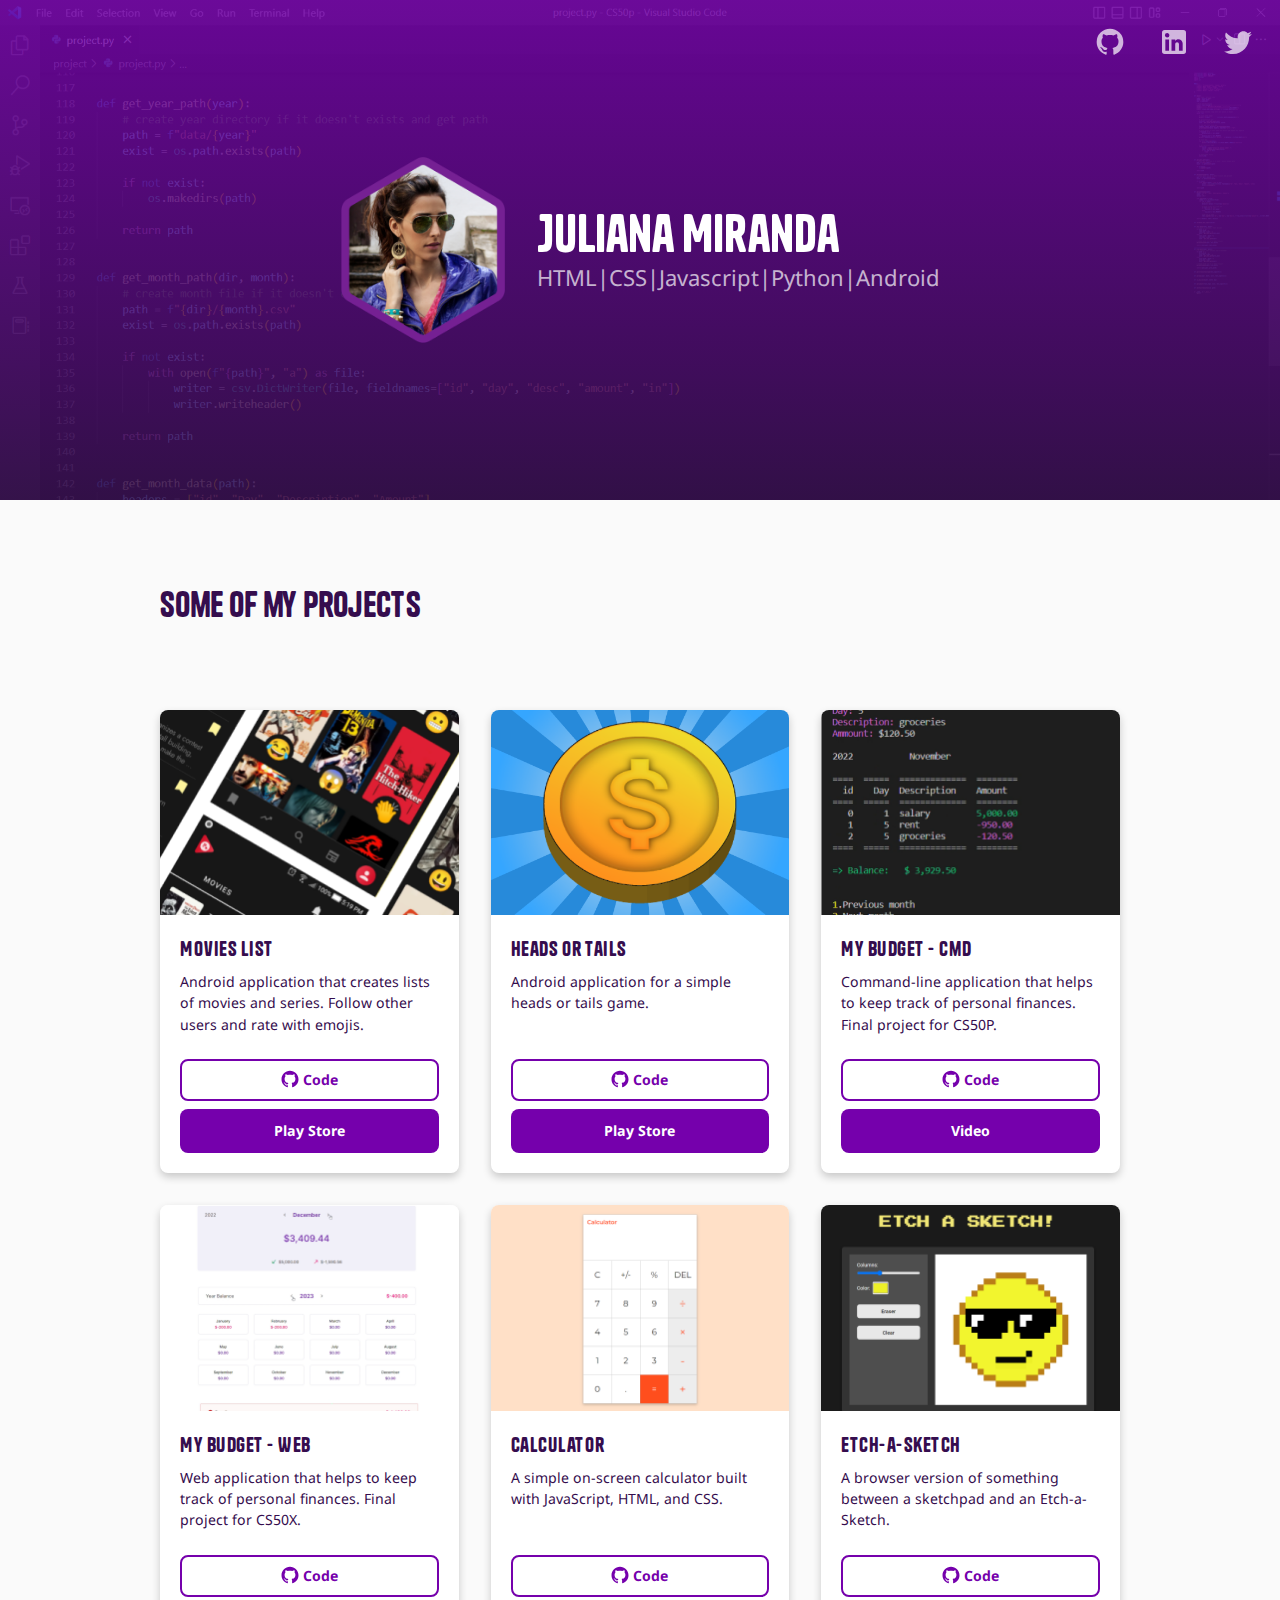
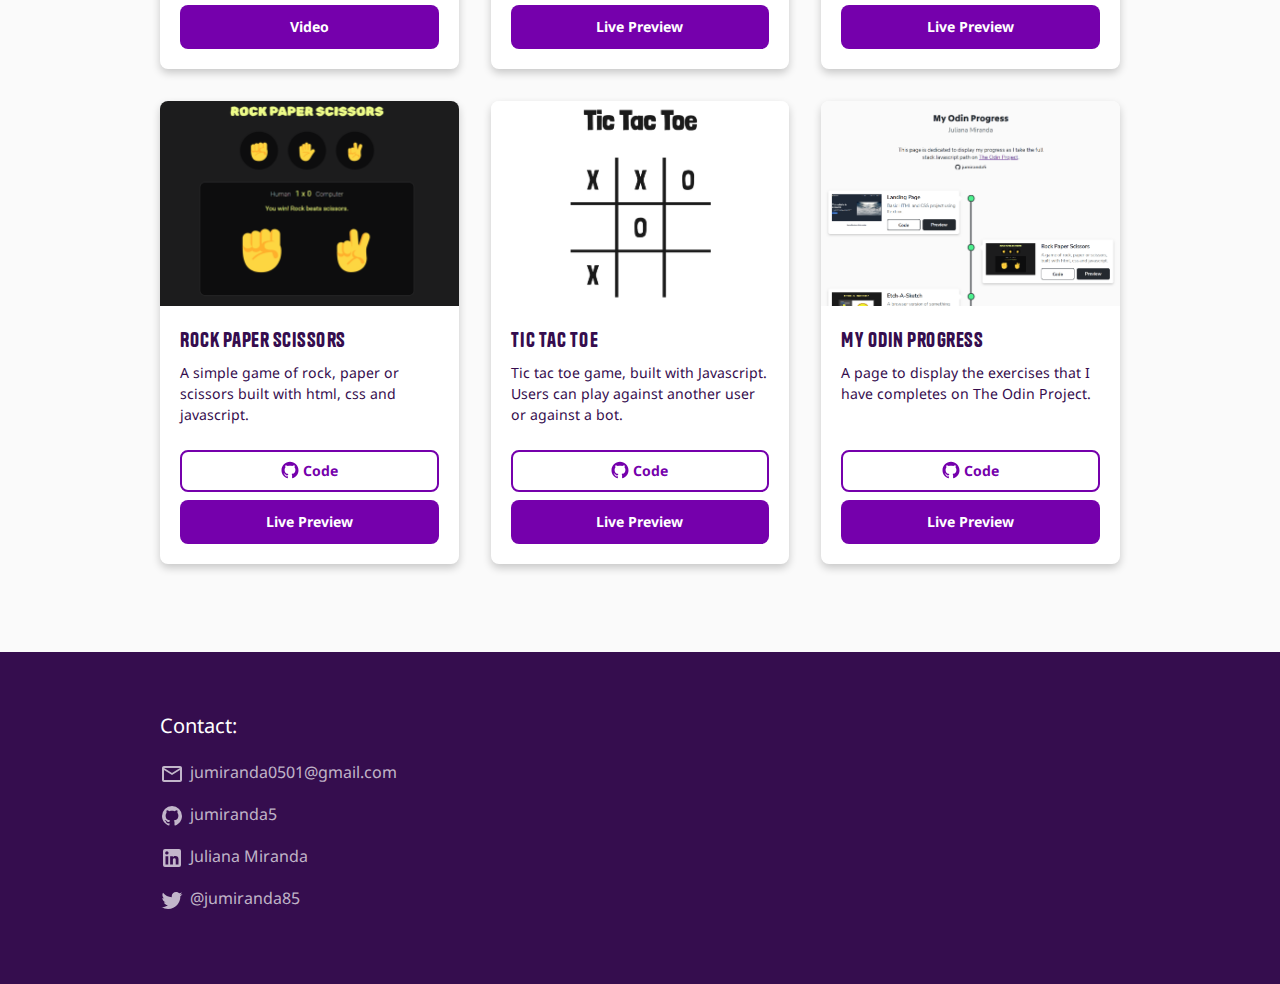
==== commit 38aa6692: "Add privacy policy for My Budget" ====
--- a/index.html
+++ b/index.html
@@ -40,12 +40,15 @@
     <div class="projects">
         <h1 class="projects-title">Some of my projects</h1>
         <p class="projects-description">
-            Welcome to my portfolio! I've been learning to program by taking
-            online courses like CS50, CS50P, Pluralsight and The Odin Project. 
-            You can see some of the projects that I've completed so far in HTML, CSS, 
-            Javascript, Node.js, Python and Android. For storage I have used sqlite3, mongoDb and redisGraph. 
-            I am currently taking The Odin Project course, so more projects in Node.js and React will be added soon.
         </p>
+
+        <!--
+        Welcome to my portfolio! I've been learning to program by taking
+        online courses like CS50, CS50P, Pluralsight and The Odin Project. 
+        You can see some of the projects that I've completed so far in HTML, CSS, 
+        Javascript, Node.js, Python and Android. For storage I have used sqlite3, mongoDb and redisGraph. 
+        I am currently taking The Odin Project course, so more projects in Node.js and React will be added soon.
+        -->       
 
         <ul class="projects-list">
             
